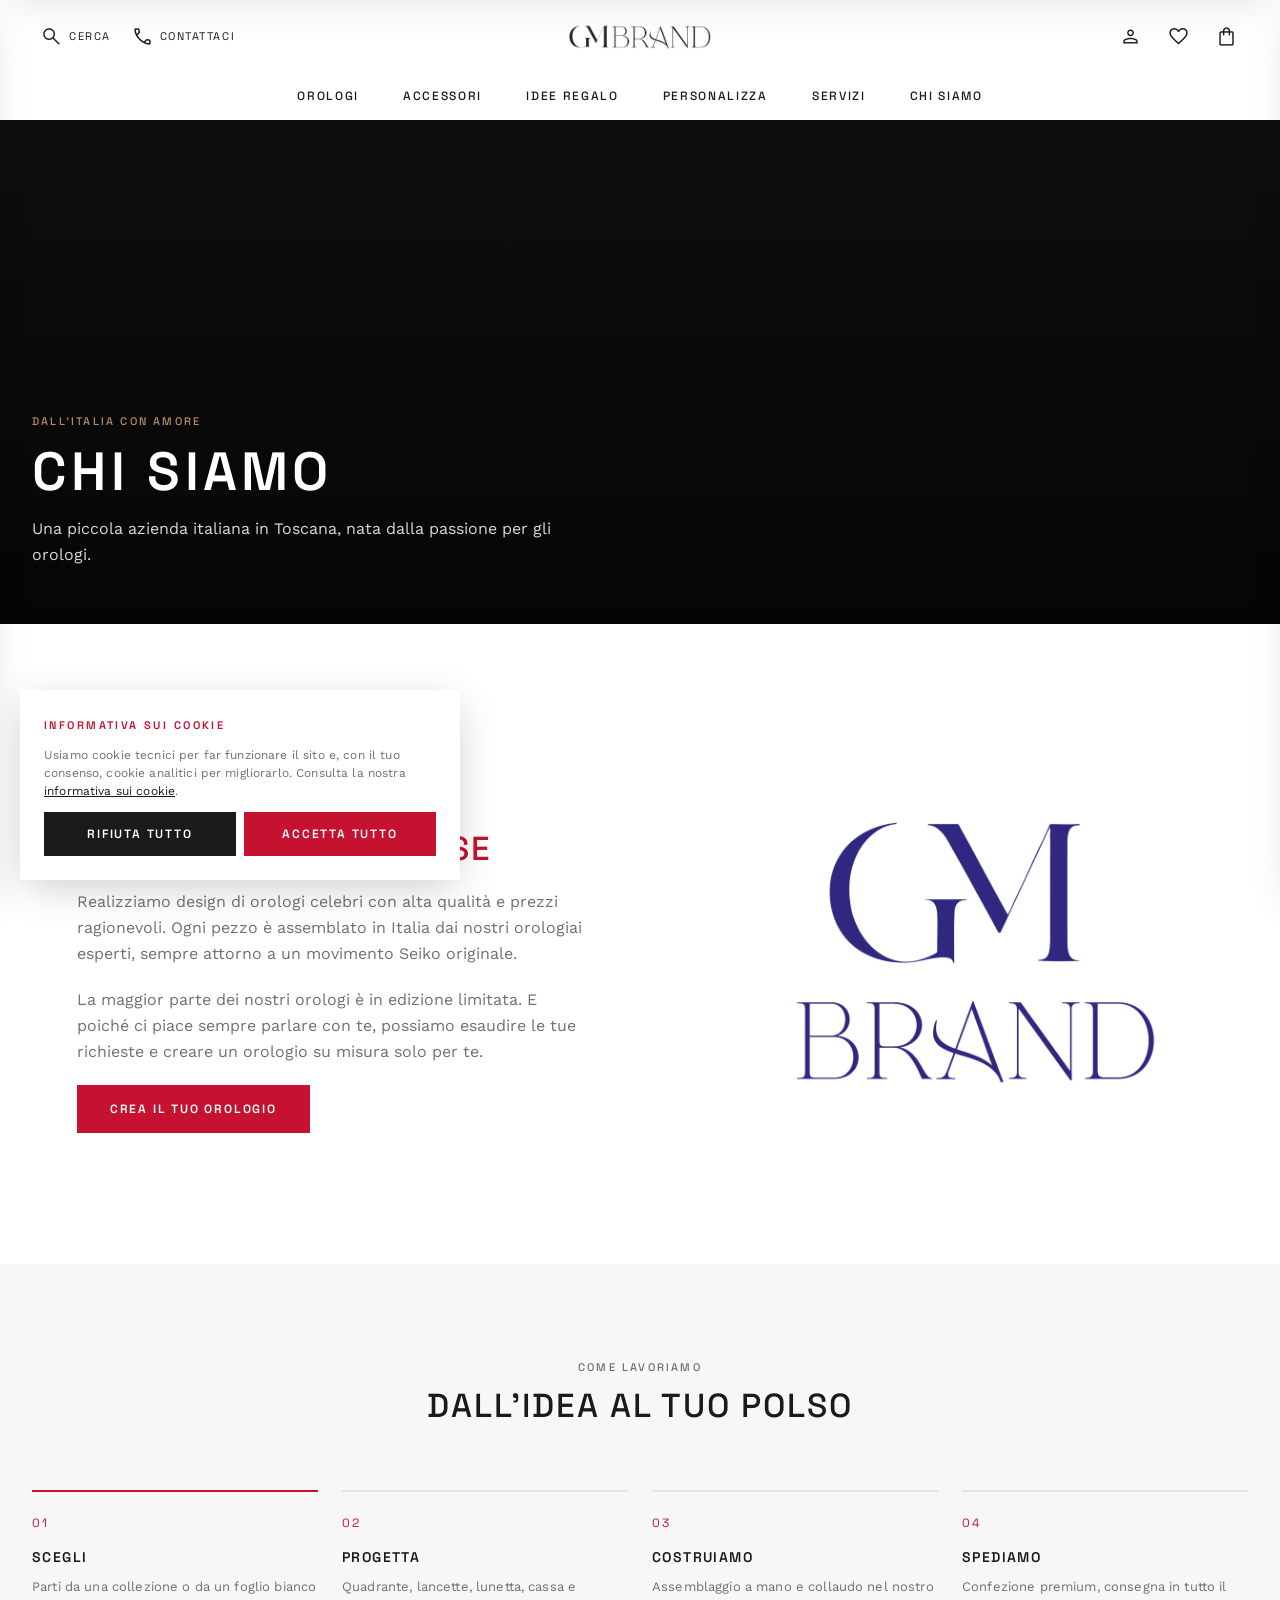
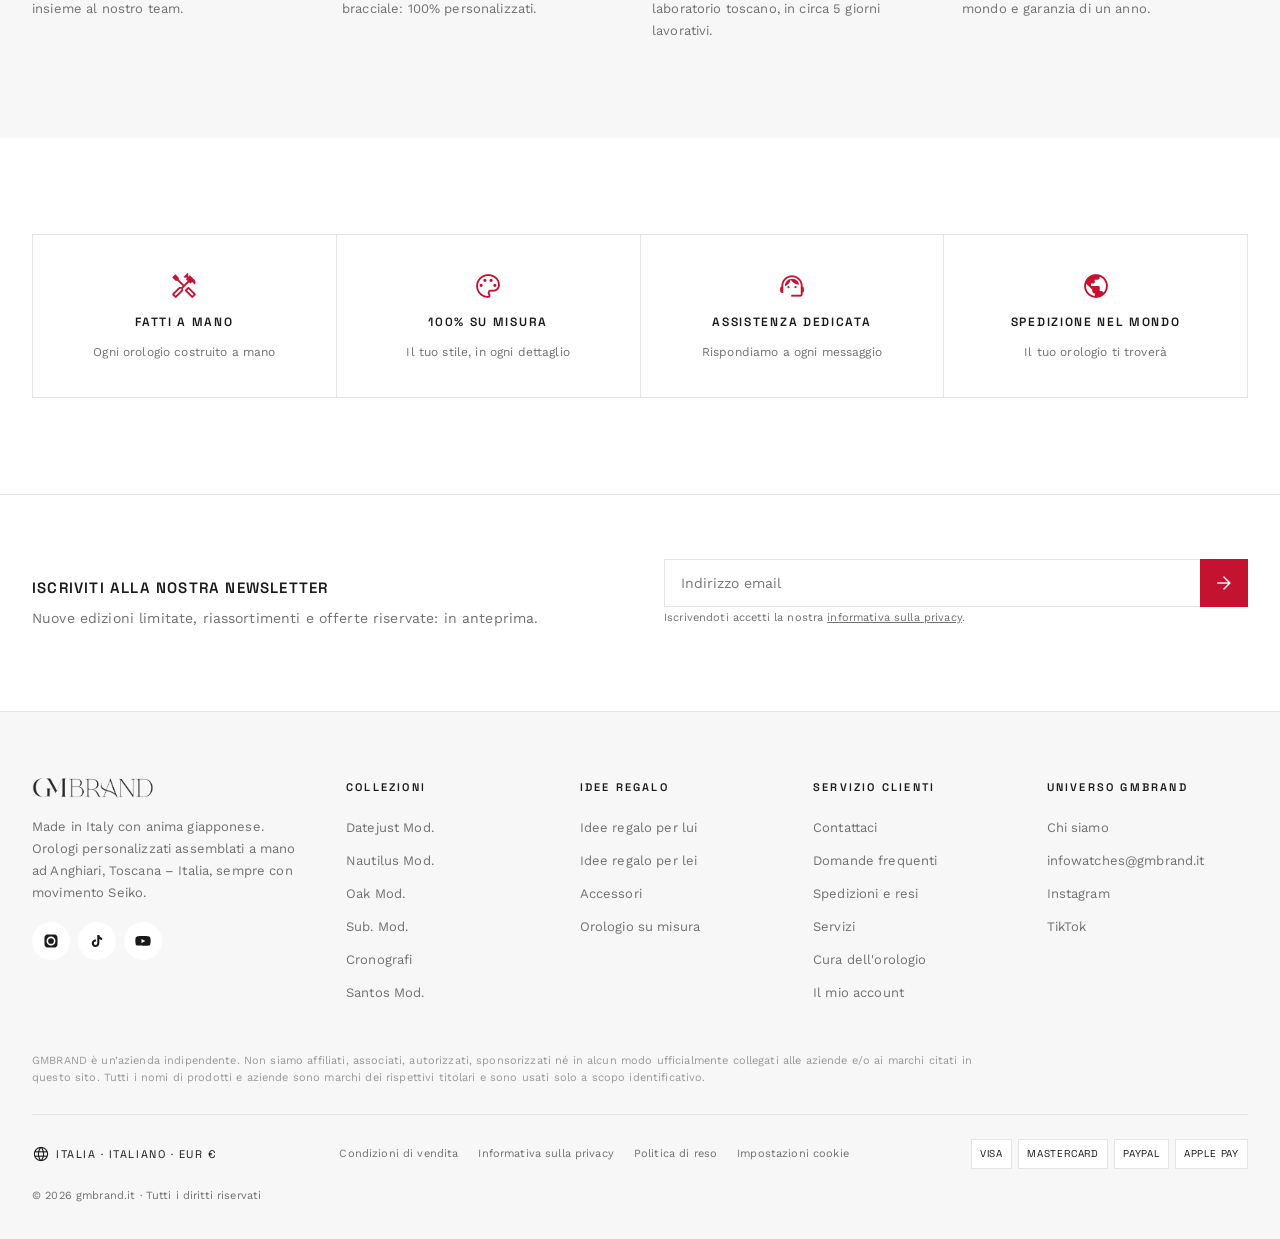
==== preview/chi-siamo.html @ 94426c6d "descrizione modifiche" ====
<!doctype html>
<html lang="it">
<head>
<meta charset="utf-8">
<meta name="viewport" content="width=device-width, initial-scale=1, viewport-fit=cover">
<title>Chi siamo – GMBRAND</title>
<meta name="description" content="GMBRAND è una piccola azienda italiana in Toscana che costruisce orologi personalizzati con movimento Seiko.">
<link rel="preconnect" href="https://fonts.googleapis.com"><link rel="preconnect" href="https://fonts.gstatic.com" crossorigin>
<link rel="stylesheet" href="https://fonts.googleapis.com/css2?family=Jost:wght@300;400;500&family=Space+Grotesk:wght@400;500;600;700&family=Work+Sans:wght@300;400;500;600&display=swap">
<link rel="stylesheet" href="https://fonts.googleapis.com/css2?family=Material+Symbols+Outlined:opsz,wght,FILL,GRAD@20..48,100..700,0..1,-50..200&display=block">
<link rel="stylesheet" href="../assets/css/main.css">
<link rel="icon" href="../assets/img/gm-monogram.jpg">
</head>
<body>
<div id="gm-header"></div>
<main id="main">
<section class="page-hero">
  <video muted playsinline loop preload="none" data-lazy data-src="https://videos.pexels.com/video-files/1034068/1034068-hd_1920_1080_25fps.mp4" data-src-mobile="https://videos.pexels.com/video-files/1034068/1034068-sd_960_540_25fps.mp4"></video>
  <div class="container"><span class="eyebrow eyebrow--gold">Dall’Italia con amore</span><h1 class="display">Chi siamo</h1><p class="lead">Una piccola azienda italiana in Toscana, nata dalla passione per gli orologi.</p></div>
</section>
<section class="split split--reverse">
  <div class="split__media" style="background:#fff"><img src="../assets/img/gm-monogram.jpg" alt="GMBRAND" style="object-fit:contain"></div>
  <div class="split__body reveal">
    <span class="eyebrow">GMBRAND · Anghiari, Toscana</span>
    <h2 class="h-lg red">Made in Italy<br>con anima giapponese</h2>
    <p class="lead">Realizziamo design di orologi celebri con alta qualità e prezzi ragionevoli. Ogni pezzo è assemblato in Italia dai nostri orologiai esperti, sempre attorno a un movimento Seiko originale.</p>
    <p class="lead">La maggior parte dei nostri orologi è in edizione limitata. E poiché ci piace sempre parlare con te, possiamo esaudire le tue richieste e creare un orologio su misura solo per te.</p>
    <a class="btn btn--red" href="personalizza.html">Crea il tuo orologio</a>
  </div>
</section>
<section class="section section--subtle"><div class="container">
  <div class="section-head reveal"><span class="eyebrow">Come lavoriamo</span><h2 class="h-lg">Dall’idea al tuo polso</h2></div>
  <ol class="timeline reveal" style="list-style:none;padding:0;margin:0">
    <li><h4>Scegli</h4><p>Parti da una collezione o da un foglio bianco insieme al nostro team.</p></li>
    <li><h4>Progetta</h4><p>Quadrante, lancette, lunetta, cassa e bracciale: 100% personalizzati.</p></li>
    <li><h4>Costruiamo</h4><p>Assemblaggio a mano e collaudo nel nostro laboratorio toscano, in circa 5 giorni lavorativi.</p></li>
    <li><h4>Spediamo</h4><p>Confezione premium, consegna in tutto il mondo e garanzia di un anno.</p></li>
  </ol>
</div></section>
<section class="section"><div class="container"><div class="trust reveal">
  <div class="trust__item"><span class="ms">handyman</span><h4>Fatti a mano</h4><p>Ogni orologio costruito a mano</p></div>
  <div class="trust__item"><span class="ms">palette</span><h4>100% su misura</h4><p>Il tuo stile, in ogni dettaglio</p></div>
  <div class="trust__item"><span class="ms">support_agent</span><h4>Assistenza dedicata</h4><p>Rispondiamo a ogni messaggio</p></div>
  <div class="trust__item"><span class="ms">public</span><h4>Spedizione nel mondo</h4><p>Il tuo orologio ti troverà</p></div>
</div></div></section>
</main>
<div id="gm-footer"></div>
<script src="../assets/data/products.js"></script>
<script src="preview.js"></script>
<script src="../assets/js/main.js"></script>
</body>
</html>
---- assets/css/main.css ----
/* ==========================================================================
   GMBRAND – Swiss Horlogerie Prestige design system
   Tokens from DESIGN.md: sharp geometry, hairline borders, red accent.
   ========================================================================== */

:root {
  --red: #C41230;
  --red-dark: #A60E28;
  --black: #000;
  --ink: #1A1A1A;
  --gray: #707072;
  --steel: #98989A;
  --subtle: #F7F7F8;
  --hair: #E5E5E7;
  --gold: #B78B68;
  --white: #fff;

  --f-display: "Space Grotesk", "Helvetica Neue", Arial, sans-serif;
  --f-body: "Work Sans", "Helvetica Neue", Arial, sans-serif;
  --f-card: "Jost", "Futura", "Century Gothic", Arial, sans-serif;

  --max: 1440px;
  --pad: 2rem;
  --gutter: 1.5rem;
  --s-2xl: 4rem;
  --s-3xl: 6rem;

  --bar-h: 32px;
  --head-h: 72px;
  --nav-h: 48px;
  --ease: cubic-bezier(.22, .61, .36, 1);
  --veil: 0 10px 40px -10px rgba(0, 0, 0, .12);
}
@media (max-width: 1023px) {
  :root { --pad: 1.25rem; --gutter: 1rem; --s-2xl: 3rem; --s-3xl: 4rem; --head-h: 60px; --nav-h: 0px; }
}

/* ---------- Reset ---------- */
*, *::before, *::after { box-sizing: border-box; }
html { -webkit-text-size-adjust: 100%; scroll-behavior: smooth; }
body {
  margin: 0; font-family: var(--f-body); font-size: 14px; line-height: 22px; letter-spacing: .01em;
  color: var(--ink); background: var(--white); -webkit-font-smoothing: antialiased; overflow-x: hidden;
}
body.no-scroll { overflow: hidden; }
img, video { display: block; max-width: 100%; height: auto; }
a { color: inherit; text-decoration: none; }
button, input, select, textarea { font: inherit; color: inherit; border-radius: 0; }
button { background: none; border: 0; padding: 0; cursor: pointer; }
h1, h2, h3, h4, h5, h6 { margin: 0; font-family: var(--f-display); font-weight: 500; text-transform: uppercase; letter-spacing: .06em; }
p { margin: 0 0 1em; }
ul { margin: 0; padding: 0; list-style: none; }
:focus-visible { outline: 2px solid var(--red); outline-offset: 2px; }
.sr-only { position: absolute !important; width: 1px; height: 1px; overflow: hidden; clip: rect(0 0 0 0); white-space: nowrap; }
.skip-link:focus { position: fixed; top: 8px; left: 8px; z-index: 999; background: var(--black); color: #fff; padding: 10px 16px; width: auto; height: auto; clip: auto; }

.ms { font-family: "Material Symbols Outlined"; font-weight: 300; font-style: normal; font-size: 22px; line-height: 1; letter-spacing: normal; text-transform: none; display: inline-block; white-space: nowrap; direction: ltr; -webkit-font-smoothing: antialiased; font-variation-settings: "opsz" 24, "wght" 300; user-select: none; }

/* ---------- Layout ---------- */
.container { width: 100%; max-width: var(--max); margin: 0 auto; padding: 0 var(--pad); }
.narrow { max-width: 680px; margin-left: auto; margin-right: auto; }
.section { padding: var(--s-3xl) 0; }
.section--subtle { background: var(--subtle); }
.section--tight { padding: var(--s-2xl) 0; }
.center { text-align: center; }

/* ---------- Typography ---------- */
.eyebrow { font-family: var(--f-display); font-size: 11px; line-height: 14px; font-weight: 500; letter-spacing: .2em; text-transform: uppercase; color: var(--gray); display: inline-block; }
.eyebrow--gold { color: var(--gold); }
.eyebrow--red { color: var(--red); font-weight: 600; }
.display { font-size: clamp(30px, 4.2vw, 56px); line-height: 1.12; font-weight: 600; letter-spacing: .08em; }
.h-lg { font-size: clamp(24px, 2.6vw, 34px); line-height: 1.2; letter-spacing: .06em; }
.h-lg.red, .h-md.red { color: var(--red); }
.h-md { font-size: 20px; line-height: 26px; letter-spacing: .05em; }
.h-sm { font-size: 15px; line-height: 22px; font-weight: 600; letter-spacing: .08em; }
.lead { font-size: 16px; line-height: 26px; color: var(--gray); letter-spacing: 0; }
.muted { color: var(--gray); }
.section-head { display: flex; flex-direction: column; align-items: center; text-align: center; gap: 12px; margin-bottom: var(--s-2xl); }
.section-head .lead { max-width: 620px; margin: 0; }

/* ---------- Buttons ---------- */
.btn {
  display: inline-flex; align-items: center; justify-content: center; gap: 8px;
  height: 48px; padding: 0 32px; font-family: var(--f-display); font-size: 12px; line-height: 16px; font-weight: 600;
  letter-spacing: .15em; text-transform: uppercase; border: 1px solid transparent; transition: background .25s var(--ease), color .25s var(--ease), border-color .25s var(--ease);
  white-space: nowrap; cursor: pointer;
}
.btn--red { background: var(--red); color: #fff; }
.btn--red:hover { background: var(--red-dark); }
.btn--black { background: var(--ink); color: #fff; }
.btn--black:hover { background: #000; }
.btn--outline { border-color: var(--black); color: var(--black); background: transparent; }
.btn--outline:hover { background: var(--black); color: #fff; }
.btn--outline-red { border-color: var(--red); color: var(--red); }
.btn--outline-red:hover { background: var(--red); color: #fff; }
.btn--glass { background: rgba(255,255,255,.12); color: #fff; border-color: rgba(255,255,255,.55); backdrop-filter: blur(10px); -webkit-backdrop-filter: blur(10px); }
.btn--glass:hover { background: #fff; color: var(--black); border-color: #fff; }
.btn--white { background: #fff; color: var(--black); }
.btn--white:hover { background: var(--black); color: #fff; }
.btn--block { width: 100%; }
.btn[disabled], .btn.is-disabled { background: var(--hair); color: var(--gray); cursor: not-allowed; border-color: var(--hair); }
.link-arrow { font-family: var(--f-display); font-size: 12px; font-weight: 600; letter-spacing: .15em; text-transform: uppercase; display: inline-flex; align-items: center; gap: 4px; border-bottom: 1px solid currentColor; padding-bottom: 2px; }
.link-arrow:hover { color: var(--red); }

/* ==========================================================================
   Header
   ========================================================================== */
.site-header { position: fixed; top: 0; left: 0; right: 0; z-index: 60; background: #fff; color: var(--ink); transition: background .35s var(--ease), color .35s var(--ease), box-shadow .35s var(--ease), transform .45s var(--ease); }
.site-header.is-scrolled { box-shadow: 0 1px 8px rgba(0,0,0,.06); }
.site-header.is-hidden { transform: translateY(-100%); }
.site-header.is-transparent { background: transparent; color: #fff; box-shadow: none; }
.site-header.is-transparent::before { content: ""; position: absolute; inset: 0 0 -80px; background: linear-gradient(to bottom, rgba(0,0,0,.5), transparent); pointer-events: none; z-index: -1; }
body:not(.has-hero) #main { padding-top: calc(var(--head-h) + var(--nav-h)); }
.admin-bar .site-header { top: 32px; }
@media (max-width: 782px) { .admin-bar .site-header { top: 46px; } }

.header-main { height: var(--head-h); display: grid; grid-template-columns: 1fr auto 1fr; align-items: center; }
.header-left, .header-right { display: flex; align-items: center; gap: 4px; }
.header-right { justify-content: flex-end; }
.icon-btn { width: 44px; height: 44px; display: inline-flex; align-items: center; justify-content: center; position: relative; transition: color .2s, opacity .2s; }
.icon-btn:hover { opacity: .7; }
.icon-btn .ms { font-size: 23px; }
.icon-btn__label { font-family: var(--f-display); font-size: 11px; letter-spacing: .14em; text-transform: uppercase; margin-left: 6px; }
.icon-btn--text { width: auto; padding: 0 8px; }
.cart-count { position: absolute; top: 6px; right: 4px; min-width: 16px; height: 16px; padding: 0 4px; border-radius: 999px; background: var(--red); color: #fff; font-family: var(--f-display); font-size: 9px; font-weight: 700; line-height: 16px; text-align: center; }
.cart-count:empty, .cart-count[data-count="0"] { display: none; }

.logo { display: flex; align-items: center; justify-content: center; }
.logo img { height: 26px; width: auto; transition: filter .35s var(--ease); }
.site-header.is-transparent .logo img { filter: brightness(0) invert(1); }
@media (max-width: 1023px) { .logo img { height: 20px; } .hide-mobile { display: none !important; } }
@media (min-width: 1024px) { .hide-desktop { display: none !important; } }

/* Primary nav */
.primary-nav { height: var(--nav-h); display: flex; justify-content: center; }
.primary-nav > ul { display: flex; gap: 44px; height: 100%; }
.primary-nav > ul > li { display: flex; align-items: center; height: 100%; }
.primary-nav > ul > li > a { position: relative; height: 100%; display: flex; align-items: center; font-family: var(--f-display); font-size: 12px; font-weight: 500; letter-spacing: .14em; text-transform: uppercase; }
.primary-nav > ul > li > a::after { content: ""; position: absolute; left: 0; right: 0; bottom: 0; height: 2px; background: var(--red); transform: scaleX(0); transition: transform .3s var(--ease); }
.primary-nav > ul > li:hover > a::after, .primary-nav > ul > li.is-open > a::after, .primary-nav > ul > li.current-menu-item > a::after { transform: scaleX(1); }
@media (max-width: 1023px) { .primary-nav { display: none; } }

/* Mega menu */
.mega, .primary-nav .sub-menu {
  position: absolute; left: 0; right: 0; top: 100%; background: #fff; color: var(--ink); border-top: 1px solid var(--hair);
  box-shadow: var(--veil); opacity: 0; visibility: hidden; transform: translateY(-6px); transition: opacity .3s var(--ease), transform .3s var(--ease), visibility .3s;
}
.primary-nav li.is-open > .mega, .primary-nav li.is-open > .sub-menu { opacity: 1; visibility: visible; transform: none; }
.mega { max-height: calc(100vh - var(--head-h) - var(--nav-h)); overflow-y: auto; }
.mega__inner { position: relative; display: grid; grid-template-columns: repeat(var(--cols, 2), minmax(180px, 240px)) 1fr; gap: 56px; padding: 64px var(--pad) 72px; max-width: var(--max); margin: 0 auto; min-height: min(62vh, 620px); }
.mega__close { position: absolute; top: 18px; right: var(--pad); width: 44px; height: 44px; border-radius: 50%; display: flex; align-items: center; justify-content: center; background: var(--subtle); color: var(--ink); transition: background .2s, color .2s; }
.mega__close:hover { background: var(--ink); color: #fff; }
.mega__col h4 { font-size: 11px; letter-spacing: .2em; color: var(--gray); font-weight: 500; margin-bottom: 26px; }
.mega__col li + li { margin-top: 16px; }
.mega__col a { font-family: var(--f-card); font-size: 18px; letter-spacing: .06em; text-transform: uppercase; color: #333; transition: color .2s; }
.mega__col a:hover { color: var(--red); }
.mega__all { display: inline-flex; align-items: center; gap: 6px; margin-top: 36px; font-family: var(--f-display); font-size: 12px; font-weight: 600; letter-spacing: .15em; text-transform: uppercase; color: var(--red); border-bottom: 1px solid currentColor; padding-bottom: 3px; }
.mega__feature { display: grid; grid-template-columns: repeat(var(--tiles, 3), minmax(0, 340px)); justify-content: end; align-content: start; gap: 20px; padding-top: 8px; }
.mega__tile { display: block; }
.mega__tile figure { margin: 0 0 16px; aspect-ratio: 4 / 5; overflow: hidden; background: var(--subtle); }
.mega__tile img { width: 100%; height: 100%; object-fit: cover; transition: transform .8s var(--ease); }
.mega__tile:hover img { transform: scale(1.04); }
.mega__tile span { font-family: var(--f-card); font-size: 16px; letter-spacing: .08em; text-transform: uppercase; color: #333; }
.mega__tile:hover span { color: var(--red); }
/* WordPress menu sub-menus (when a custom menu is assigned) */
.primary-nav .sub-menu { display: flex; justify-content: center; gap: 40px; padding: 28px var(--pad); }
.primary-nav .sub-menu a { font-family: var(--f-display); font-size: 13px; letter-spacing: .08em; text-transform: uppercase; }
.primary-nav .sub-menu a:hover { color: var(--red); }

.overlay { position: fixed; inset: 0; background: rgba(0,0,0,.4); z-index: 55; opacity: 0; visibility: hidden; transition: opacity .3s, visibility .3s; }
.overlay.is-visible { opacity: 1; visibility: visible; }

/* Drawer (mobile menu + cart) */
.drawer { position: fixed; top: 0; bottom: 0; width: min(420px, 92vw); background: #fff; z-index: 70; display: flex; flex-direction: column; transition: transform .45s var(--ease); box-shadow: var(--veil); }
.drawer--left { left: 0; transform: translateX(-100%); }
.drawer--right { right: 0; transform: translateX(100%); }
.drawer.is-open { transform: none; }
.drawer__head { height: 64px; flex-shrink: 0; display: flex; align-items: center; justify-content: space-between; padding: 0 12px 0 var(--pad); border-bottom: 1px solid var(--hair); }
.drawer__head h3 { font-size: 13px; letter-spacing: .14em; font-weight: 600; }
.drawer__body { flex: 1; overflow-y: auto; }
.drawer__foot { border-top: 1px solid var(--hair); padding: 20px var(--pad); }
.m-nav > li { border-bottom: 1px solid var(--hair); }
.m-nav > li > a, .m-nav__toggle { width: 100%; display: flex; align-items: center; justify-content: space-between; padding: 18px var(--pad); font-family: var(--f-display); font-size: 13px; font-weight: 600; letter-spacing: .14em; text-transform: uppercase; text-align: left; }
.m-nav__toggle .ms { font-size: 20px; transition: transform .3s; color: var(--gray); }
.m-nav__toggle[aria-expanded="true"] .ms { transform: rotate(45deg); color: var(--red); }
.m-nav__panel { display: none; padding: 0 var(--pad) 18px; }
.m-nav__panel.is-open { display: block; }
.m-nav__panel li a { display: block; padding: 9px 0; color: var(--gray); font-size: 14px; }
.m-nav__panel li a:hover { color: var(--red); }
.m-nav-extra { padding: 24px var(--pad); display: grid; gap: 14px; }
.m-nav-extra a { display: flex; align-items: center; gap: 10px; font-size: 13px; color: var(--gray); }

/* Search overlay */
.search-panel { position: fixed; left: 0; right: 0; top: 0; z-index: 72; background: #fff; transform: translateY(-100%); transition: transform .45s var(--ease); box-shadow: var(--veil); max-height: 100vh; overflow-y: auto; }
.search-panel.is-open { transform: none; }
.search-panel__bar { display: flex; align-items: center; gap: 12px; height: 88px; border-bottom: 1px solid var(--hair); }
.search-panel__bar .ms { color: var(--gray); }
.search-panel__bar input { flex: 1; border: 0; outline: 0; font-family: var(--f-display); font-size: clamp(18px, 2.2vw, 26px); letter-spacing: .06em; text-transform: uppercase; background: transparent; min-width: 0; }
.search-panel__body { padding: 28px 0 40px; }
.search-tags { display: flex; flex-wrap: wrap; gap: 8px; margin-top: 14px; }
.search-tags a { border: 1px solid var(--hair); padding: 8px 14px; font-size: 12px; letter-spacing: .06em; }
.search-tags a:hover { border-color: var(--black); }
.search-results { display: grid; grid-template-columns: repeat(auto-fill, minmax(180px, 1fr)); gap: 16px; margin-top: 24px; }
.search-results a { display: block; }
.search-results img { aspect-ratio: 1; object-fit: cover; width: 100%; background: var(--subtle); margin-bottom: 8px; }
.search-results span { font-family: var(--f-display); font-size: 12px; letter-spacing: .06em; text-transform: uppercase; line-height: 1.35; display: block; }
.search-results em { font-style: normal; font-weight: 600; font-size: 13px; }

/* ==========================================================================
   Hero video slider
   ========================================================================== */
.hero { position: relative; height: 100vh; height: 100svh; min-height: 560px; max-height: 1100px; background: #0b0b0b; color: #fff; overflow: hidden; }
.hero__slide { position: absolute; inset: 0; opacity: 0; visibility: hidden; transition: opacity 1.2s var(--ease), visibility 1.2s; }
.hero__slide.is-active { opacity: 1; visibility: visible; z-index: 1; }
.hero__media { position: absolute; inset: 0; }
.hero__media video, .hero__media img { width: 100%; height: 100%; object-fit: cover; transform: scale(1.06); transition: transform 9s linear; }
.hero__slide.is-active .hero__media video, .hero__slide.is-active .hero__media img { transform: scale(1); }
.hero__scrim { position: absolute; inset: 0; background: linear-gradient(to top, rgba(0,0,0,.78) 0%, rgba(0,0,0,.25) 45%, rgba(0,0,0,.15) 70%, rgba(0,0,0,.35) 100%); }
.hero__content { position: absolute; left: 0; right: 0; bottom: 120px; z-index: 2; }
.hero__content .container { display: flex; flex-direction: column; align-items: flex-start; gap: 16px; }
.hero__content .display { max-width: 860px; }
.hero__text { max-width: 520px; color: rgba(255,255,255,.86); font-size: 16px; line-height: 26px; margin: 0; }
.hero__ctas { display: flex; gap: 12px; flex-wrap: wrap; margin-top: 8px; }
.hero__slide .hero__content > .container > * { opacity: 0; transform: translateY(24px); transition: opacity .9s var(--ease), transform .9s var(--ease); }
.hero__slide.is-active .hero__content > .container > * { opacity: 1; transform: none; }
.hero__slide.is-active .hero__content > .container > *:nth-child(2) { transition-delay: .12s; }
.hero__slide.is-active .hero__content > .container > *:nth-child(3) { transition-delay: .24s; }
.hero__slide.is-active .hero__content > .container > *:nth-child(4) { transition-delay: .36s; }
.hero__controls { position: absolute; left: 0; right: 0; bottom: 36px; z-index: 3; }
.hero__controls .container { display: flex; align-items: flex-end; gap: 24px; }
.hero__tabs { flex: 1; display: grid; grid-auto-flow: column; grid-auto-columns: 1fr; gap: 16px; }
.hero__tab { text-align: left; color: rgba(255,255,255,.6); transition: color .3s; }
.hero__tab:hover, .hero__tab.is-active { color: #fff; }
.hero__tab-label { display: block; font-family: var(--f-display); font-size: 11px; letter-spacing: .18em; text-transform: uppercase; margin-bottom: 10px; white-space: nowrap; overflow: hidden; text-overflow: ellipsis; }
.hero__bar { display: block; height: 2px; background: rgba(255,255,255,.3); position: relative; overflow: hidden; }
.hero__bar i { position: absolute; inset: 0; background: var(--red); transform-origin: left; transform: scaleX(0); }
.hero__tab.is-done .hero__bar i { transform: scaleX(1); background: rgba(255,255,255,.8); }
.hero__btns { display: flex; gap: 8px; }
.round-btn { width: 40px; height: 40px; border-radius: 50%; display: inline-flex; align-items: center; justify-content: center; background: rgba(255,255,255,.14); backdrop-filter: blur(10px); -webkit-backdrop-filter: blur(10px); color: #fff; transition: background .25s, color .25s; }
.round-btn:hover { background: #fff; color: var(--black); }
.round-btn .ms { font-size: 20px; }
.round-btn--light { background: var(--subtle); color: var(--ink); backdrop-filter: none; }
.round-btn--light:hover { background: var(--ink); color: #fff; }
.round-btn[disabled] { opacity: .35; pointer-events: none; }
.hero__scroll { position: absolute; right: var(--pad); top: 50%; z-index: 3; writing-mode: vertical-rl; font-family: var(--f-display); font-size: 10px; letter-spacing: .3em; text-transform: uppercase; color: rgba(255,255,255,.7); display: flex; align-items: center; gap: 12px; }
.hero__scroll::after { content: ""; width: 1px; height: 60px; background: linear-gradient(rgba(255,255,255,.8), transparent); animation: scrollLine 2.2s infinite; }
@keyframes scrollLine { 0% { transform: scaleY(0); transform-origin: top; } 50% { transform: scaleY(1); transform-origin: top; } 51% { transform-origin: bottom; } 100% { transform: scaleY(0); transform-origin: bottom; } }
@media (max-width: 1023px) {
  .hero { min-height: 520px; }
  .hero__content { bottom: 110px; }
  .hero__tab-label { display: none; }
  .hero__tabs { gap: 6px; }
  .hero__scroll, .hero__btns .js-hero-prev, .hero__btns .js-hero-next { display: none; }
  .hero__ctas .btn { padding: 0 22px; }
}

/* Page hero (inner pages) */
.page-hero { position: relative; min-height: 420px; height: 56vh; display: flex; align-items: flex-end; color: #fff; background: #111; overflow: hidden; }
.page-hero video, .page-hero > img { position: absolute; inset: 0; width: 100%; height: 100%; object-fit: cover; }
.page-hero::after { content: ""; position: absolute; inset: 0; background: linear-gradient(to top, rgba(0,0,0,.7), rgba(0,0,0,.15)); }
.page-hero .container { position: relative; z-index: 1; padding-bottom: 56px; display: flex; flex-direction: column; gap: 14px; }
.page-hero .lead { color: rgba(255,255,255,.85); max-width: 560px; margin: 0; }
.page-title { padding: 56px 0 32px; text-align: center; border-bottom: 1px solid var(--hair); }
.page-title .h-lg { margin-top: 10px; }

/* ==========================================================================
   Home sections
   ========================================================================== */
.model-bar { background: var(--subtle); border-bottom: 1px solid var(--hair); }
.model-bar ul { display: flex; justify-content: center; gap: 48px; padding: 22px 0; overflow-x: auto; scrollbar-width: none; }
.model-bar ul::-webkit-scrollbar { display: none; }
.model-bar a { position: relative; display: flex; flex-direction: column; align-items: center; gap: 6px; font-family: var(--f-display); font-size: 12px; font-weight: 600; letter-spacing: .2em; text-transform: uppercase; color: var(--gray); white-space: nowrap; transition: color .2s; }
.model-bar a::after { content: ""; width: 5px; height: 5px; border-radius: 50%; background: var(--red); opacity: 0; transition: opacity .2s; }
.model-bar a:hover, .model-bar a.is-active { color: var(--ink); }
.model-bar a:hover::after, .model-bar a.is-active::after { opacity: 1; }
@media (max-width: 1023px) { .model-bar ul { justify-content: flex-start; gap: 28px; padding: 18px var(--pad); } }

/* Tabs */
.tabs { display: flex; justify-content: center; gap: 32px; margin-bottom: 40px; }
.tab { white-space: nowrap; padding-bottom: 8px; font-family: var(--f-display); font-size: 12px; font-weight: 600; letter-spacing: .15em; text-transform: uppercase; color: var(--gray); border-bottom: 2px solid transparent; transition: color .2s, border-color .2s; }
.tab:hover { color: var(--ink); }
.tab.is-active { color: var(--red); border-color: var(--red); }
@media (max-width: 560px) { .tabs { gap: 18px; } .tab { font-size: 11px; letter-spacing: .1em; } }

/* Product card – stile editoriale */
.pcard { position: relative; display: flex; flex-direction: column; height: 100%; }
.pcard__media { position: relative; display: block; aspect-ratio: 4 / 5; background: var(--subtle); overflow: hidden; }
.pcard__media img { width: 100%; height: 100%; object-fit: cover; transition: transform .8s var(--ease), opacity .5s; }
.pcard:hover .pcard__media img { transform: scale(1.03); }
.pcard__badges { position: absolute; top: 12px; left: 12px; display: flex; gap: 6px; z-index: 1; }
.badge { display: inline-flex; align-items: center; height: 22px; padding: 0 8px; font-family: var(--f-display); font-size: 9px; font-weight: 600; letter-spacing: .16em; text-transform: uppercase; background: var(--ink); color: #fff; }
.badge--red { background: var(--red); }
.badge--outline { background: #fff; color: var(--ink); border: 1px solid var(--hair); }
.badge--gold { background: transparent; color: var(--gold); border: 1px solid var(--gold); }
.pcard__wish { position: absolute; top: 8px; right: 8px; z-index: 1; width: 36px; height: 36px; border-radius: 50%; display: flex; align-items: center; justify-content: center; color: var(--ink); background: rgba(255,255,255,.9); opacity: 0; transition: opacity .25s, color .2s; }
.pcard:hover .pcard__wish, .pcard__wish.is-on { opacity: 1; }
.pcard__wish.is-on { color: var(--red); }
.pcard__wish.is-on .ms { font-variation-settings: "FILL" 1; }
.pcard__wish .ms { font-size: 19px; }
.pcard__body { display: flex; flex-direction: column; align-items: center; text-align: center; gap: 10px; padding: 22px 12px 8px; flex: 1; color: #333; }
.pcard__title { font-family: var(--f-card); font-size: 15px; line-height: 21px; font-weight: 400; letter-spacing: .08em; text-transform: uppercase; color: #333; display: -webkit-box; -webkit-line-clamp: 2; -webkit-box-orient: vertical; overflow: hidden; }
.pcard__body:hover .pcard__title { color: #000; }
.pcard__spec { font-family: var(--f-card); font-size: 14px; line-height: 20px; color: #666; margin: 0; letter-spacing: .02em; }
.price { font-family: var(--f-card); font-size: 15px; font-weight: 500; letter-spacing: .03em; color: #333; display: inline-flex; align-items: baseline; justify-content: center; gap: 8px; flex-wrap: wrap; }
.price del { color: var(--steel); font-weight: 400; font-size: 13px; }
.price ins { text-decoration: none; color: var(--red); }
.pcard__price { margin-top: 14px; }
.pcard.is-soldout .pcard__media img { opacity: .7; }

/* Riquadro marketing nella griglia prodotti */
.promo-tile { grid-column: span 2; display: grid; grid-template-columns: 1.6fr 1fr; background: var(--subtle); list-style: none; }
.promo-tile--reverse { grid-template-columns: 1fr 1.6fr; }
.promo-tile--reverse .promo-tile__media { order: 2; }
.promo-tile__media { position: relative; overflow: hidden; background: #111; min-height: 360px; }
.promo-tile__media img { position: absolute; inset: 0; width: 100%; height: 100%; object-fit: cover; transition: transform 1.2s var(--ease); }
.promo-tile:hover .promo-tile__media img { transform: scale(1.04); }
.promo-tile__body { display: flex; flex-direction: column; justify-content: center; gap: 16px; padding: 40px 32px; }
.promo-tile__body h3 { font-family: var(--f-card); font-size: 22px; line-height: 30px; font-weight: 400; letter-spacing: .08em; color: #333; }
.promo-tile__body p { font-family: var(--f-card); font-size: 15px; line-height: 24px; color: #666; margin: 0; }
.promo-tile__link { align-self: flex-start; font-family: var(--f-card); font-size: 15px; letter-spacing: .04em; color: #333; padding-bottom: 4px; border-bottom: 1px solid #333; transition: color .2s, border-color .2s; }
.promo-tile__link:hover { color: var(--red); border-color: var(--red); }
@media (max-width: 1199px) { .promo-tile { grid-column: span 3; } }
@media (max-width: 767px) { .promo-tile, .promo-tile--reverse { grid-column: 1 / -1; grid-template-columns: 1fr; } .promo-tile--reverse .promo-tile__media { order: 0; } .promo-tile__media { min-height: 0; aspect-ratio: 3 / 2; } .promo-tile__body { padding: 28px 20px; } }

/* Carousel */
.carousel { position: relative; }
.carousel__track { display: grid; grid-auto-flow: column; grid-auto-columns: calc((100% - 3 * var(--gutter)) / 4); gap: var(--gutter); overflow-x: auto; scroll-snap-type: x mandatory; scroll-behavior: smooth; scrollbar-width: none; padding-bottom: 2px; }
.carousel__track::-webkit-scrollbar { display: none; }
.carousel__track > * { scroll-snap-align: start; }
@media (max-width: 1199px) { .carousel__track { grid-auto-columns: calc((100% - 2 * var(--gutter)) / 3); } }
@media (max-width: 767px) { .carousel__track { grid-auto-columns: 72%; } }
.carousel__nav { display: flex; align-items: center; justify-content: space-between; margin-top: 32px; gap: 24px; }
.dashes { display: flex; gap: 6px; flex: 1; max-width: 360px; }
.dashes span { height: 2px; flex: 1; background: var(--hair); transition: background .3s, flex .3s; }
.dashes span.is-active { background: var(--red); flex: 2; }
.carousel__arrows { display: flex; gap: 8px; }

/* Editorial split */
.split { display: grid; grid-template-columns: 1.1fr 1fr; min-height: 640px; }
.split--reverse .split__media { order: 2; }
.split__media { position: relative; overflow: hidden; background: #111; min-height: 420px; }
.split__media video, .split__media img { position: absolute; inset: 0; width: 100%; height: 100%; object-fit: cover; }
.split__body { display: flex; flex-direction: column; justify-content: center; align-items: flex-start; gap: 20px; padding: var(--s-3xl) clamp(1.25rem, 6vw, 96px); background: #fff; }
.split__body .lead { margin: 0; max-width: 520px; }
.split--subtle .split__body { background: var(--subtle); }
.facts { display: grid; grid-template-columns: repeat(3, 1fr); gap: 24px; width: 100%; max-width: 520px; padding: 24px 0; border-top: 1px solid var(--hair); border-bottom: 1px solid var(--hair); margin: 8px 0; }
.facts strong { display: block; font-family: var(--f-display); font-size: 28px; font-weight: 500; letter-spacing: .04em; color: var(--ink); }
.facts span { font-size: 12px; color: var(--gray); }
@media (max-width: 1023px) { .split { grid-template-columns: 1fr; min-height: 0; } .split--reverse .split__media { order: 0; } .split__media { aspect-ratio: 4/3; min-height: 0; } }

/* Collections grid */
.collections { display: grid; grid-template-columns: repeat(3, 1fr); gap: var(--gutter); }
.ctile { position: relative; display: block; aspect-ratio: 4/5; overflow: hidden; background: #111; color: #fff; }
.ctile img { width: 100%; height: 100%; object-fit: cover; transition: transform 1s var(--ease); }
.ctile::after { content: ""; position: absolute; inset: 0; background: linear-gradient(to top, rgba(0,0,0,.65), transparent 55%); }
.ctile:hover img { transform: scale(1.05); }
.ctile__body { position: absolute; left: 24px; right: 24px; bottom: 24px; z-index: 1; display: flex; flex-direction: column; gap: 8px; }
.ctile__body h3 { font-size: 20px; letter-spacing: .08em; }
.ctile__body span { font-family: var(--f-display); font-size: 11px; letter-spacing: .2em; text-transform: uppercase; color: rgba(255,255,255,.8); display: inline-flex; align-items: center; gap: 4px; }
.collections .ctile:first-child { grid-row: span 2; aspect-ratio: auto; }
@media (max-width: 1023px) { .collections { grid-template-columns: 1fr 1fr; } .collections .ctile:first-child { grid-column: span 2; grid-row: auto; aspect-ratio: 16/10; } }
@media (max-width: 560px) { .ctile__body { left: 14px; bottom: 14px; } .ctile__body h3 { font-size: 15px; } }

/* Full-bleed video banner */
.banner { position: relative; min-height: 86vh; display: flex; align-items: center; justify-content: center; text-align: center; color: #fff; overflow: hidden; background: #000; }
.banner video, .banner > img { position: absolute; inset: 0; width: 100%; height: 100%; object-fit: cover; opacity: .75; }
.banner::after { content: ""; position: absolute; inset: 0; background: radial-gradient(ellipse at center, rgba(0,0,0,.25), rgba(0,0,0,.6)); }
.banner__body { position: relative; z-index: 1; display: flex; flex-direction: column; align-items: center; gap: 18px; padding: 0 var(--pad); max-width: 820px; }
.banner__body .lead { color: rgba(255,255,255,.85); margin: 0; }
.banner__toggle { position: absolute; right: var(--pad); bottom: 28px; z-index: 2; }

/* Heritage / statement */
.statement { text-align: center; display: flex; flex-direction: column; align-items: center; gap: 20px; }
.statement .lead { max-width: 640px; margin: 0; }
.statement__mark { width: 84px; height: auto; mix-blend-mode: multiply; }

/* Trust badges */
.trust { display: grid; grid-template-columns: repeat(4, 1fr); gap: 1px; background: var(--hair); border: 1px solid var(--hair); }
.trust__item { background: #fff; padding: 36px 24px; display: flex; flex-direction: column; align-items: center; text-align: center; gap: 10px; }
.trust__item .ms { color: var(--red); font-size: 30px; }
.trust__item h4 { font-size: 12px; letter-spacing: .14em; font-weight: 600; }
.trust__item p { margin: 0; font-size: 12px; line-height: 18px; color: var(--gray); }
@media (max-width: 1023px) { .trust { grid-template-columns: 1fr 1fr; } .trust__item { padding: 24px 14px; } }

/* Reviews */
.reviews .carousel__track { grid-auto-columns: calc((100% - 2 * var(--gutter)) / 3); }
@media (max-width: 1023px) { .reviews .carousel__track { grid-auto-columns: 84%; } }
.review { background: #fff; border: 1px solid var(--hair); padding: 36px 32px; display: flex; flex-direction: column; gap: 18px; }
.review__stars { color: var(--gold); letter-spacing: 2px; font-size: 14px; }
.review blockquote { margin: 0; font-size: 16px; line-height: 26px; color: var(--ink); flex: 1; }
.review footer { display: flex; align-items: center; gap: 12px; }
.review footer b { font-family: var(--f-display); font-size: 12px; letter-spacing: .14em; text-transform: uppercase; display: block; }
.review footer span { font-size: 12px; color: var(--gray); }
.review__avatar { width: 40px; height: 40px; border-radius: 50%; background: var(--ink); color: #fff; display: flex; align-items: center; justify-content: center; font-family: var(--f-display); font-size: 13px; }

/* Instagram gallery */
.gallery { display: grid; grid-template-columns: repeat(6, 1fr); gap: 4px; }
.gallery a { position: relative; aspect-ratio: 1; overflow: hidden; background: var(--subtle); }
.gallery img { width: 100%; height: 100%; object-fit: cover; transition: transform .8s var(--ease); }
.gallery a::after { content: "photo_camera"; font-family: "Material Symbols Outlined"; position: absolute; inset: 0; display: flex; align-items: center; justify-content: center; font-size: 28px; color: #fff; background: rgba(196,18,48,.55); opacity: 0; transition: opacity .3s; }
.gallery a:hover::after { opacity: 1; }
.gallery a:hover img { transform: scale(1.06); }
@media (max-width: 767px) { .gallery { grid-template-columns: repeat(3, 1fr); } }

/* Newsletter */
.newsletter { display: grid; grid-template-columns: 1fr 1fr; gap: 48px; align-items: center; }
.newsletter h3 { font-size: 15px; letter-spacing: .08em; font-weight: 600; margin-bottom: 8px; }
.newsletter p { margin: 0; color: var(--gray); }
.field-join { display: flex; }
.field-join input { flex: 1; min-width: 0; height: 48px; padding: 0 16px; border: 1px solid var(--hair); border-right: 0; background: #fff; outline: 0; transition: border-color .2s; }
.field-join input:focus { border-color: var(--ink); }
.field-join button { width: 48px; height: 48px; background: var(--red); color: #fff; display: flex; align-items: center; justify-content: center; flex-shrink: 0; transition: background .2s; }
.field-join button:hover { background: var(--red-dark); }
.form-note { font-size: 11px; color: var(--gray); margin-top: 10px; }
.form-msg { font-size: 12px; margin-top: 10px; color: var(--red); min-height: 18px; }
@media (max-width: 767px) { .newsletter { grid-template-columns: 1fr; gap: 20px; } }

/* ==========================================================================
   Footer
   ========================================================================== */
.site-footer { background: var(--subtle); border-top: 1px solid var(--hair); }
.footer-grid { display: grid; grid-template-columns: 1.4fr repeat(4, 1fr); gap: 32px; padding: 64px 0 48px; }
.footer-brand img { height: 22px; width: auto; margin-bottom: 18px; }
.footer-brand p { color: var(--gray); font-size: 13px; max-width: 280px; }
.social { display: flex; gap: 8px; margin-top: 18px; }
.social a { width: 38px; height: 38px; border-radius: 50%; background: #fff; display: flex; align-items: center; justify-content: center; transition: background .2s, color .2s; }
.social a:hover { background: var(--red); color: #fff; }
.social svg { width: 16px; height: 16px; fill: currentColor; }
.fcol h4 { font-size: 11px; letter-spacing: .2em; font-weight: 600; margin-bottom: 18px; }
.fcol li + li { margin-top: 10px; }
.fcol a { font-size: 13px; color: var(--gray); transition: color .2s; }
.fcol a:hover { color: var(--red); }
.fcol__toggle { display: none; }
.footer-bottom { border-top: 1px solid var(--hair); padding: 24px 0 32px; display: flex; flex-wrap: wrap; gap: 16px 32px; justify-content: space-between; align-items: center; font-size: 11px; color: var(--gray); }
.footer-bottom nav { display: flex; flex-wrap: wrap; gap: 8px 20px; }
.footer-bottom a:hover { color: var(--ink); text-decoration: underline; }
.footer-lang { display: inline-flex; align-items: center; gap: 6px; font-family: var(--f-display); font-size: 11px; letter-spacing: .14em; text-transform: uppercase; color: var(--ink); }
.footer-lang .ms { font-size: 18px; }
.disclaimer { font-size: 11px; line-height: 17px; color: var(--steel); padding-bottom: 28px; margin: 0; max-width: 980px; }
.payments { display: flex; gap: 6px; flex-wrap: wrap; }
.payments span { border: 1px solid var(--hair); background: #fff; padding: 3px 8px; font-family: var(--f-display); font-size: 10px; letter-spacing: .08em; color: var(--ink); }
@media (max-width: 1023px) {
  .footer-grid { grid-template-columns: 1fr; gap: 0; padding: 40px 0 16px; }
  .footer-brand { padding-bottom: 28px; }
  .fcol { border-top: 1px solid var(--hair); }
  .fcol h4 { display: none; }
  .fcol__toggle { display: flex; width: 100%; justify-content: space-between; align-items: center; padding: 18px 0; font-family: var(--f-display); font-size: 12px; font-weight: 600; letter-spacing: .16em; text-transform: uppercase; }
  .fcol__toggle .ms { font-size: 20px; transition: transform .3s; }
  .fcol__toggle[aria-expanded="true"] .ms { transform: rotate(45deg); }
  .fcol ul { display: none; padding-bottom: 18px; }
  .fcol ul.is-open { display: block; }
}

/* Cookie banner */
.cookie { position: fixed; left: 20px; bottom: 20px; z-index: 80; width: min(440px, calc(100vw - 40px)); background: #fff; box-shadow: 0 10px 40px -6px rgba(0,0,0,.22); padding: 24px; display: none; }
.cookie.is-visible { display: block; animation: rise .5s var(--ease); }
.cookie h4 { font-size: 11px; letter-spacing: .22em; color: var(--red); font-weight: 600; margin-bottom: 10px; }
.cookie p { font-size: 12px; line-height: 18px; color: var(--gray); }
.cookie p a { color: var(--ink); text-decoration: underline; }
.cookie__btns { display: grid; grid-template-columns: 1fr 1fr; gap: 8px; }
.cookie__btns .btn { height: 44px; padding: 0 12px; }
@keyframes rise { from { opacity: 0; transform: translateY(20px); } to { opacity: 1; transform: none; } }

/* Toast */
.toast { position: fixed; left: 50%; bottom: 28px; z-index: 90; transform: translate(-50%, 140%); background: var(--ink); color: #fff; padding: 14px 22px; font-size: 13px; display: flex; align-items: center; gap: 10px; transition: transform .45s var(--ease); }
.toast.is-visible { transform: translate(-50%, 0); }
.toast .ms { color: #4ade80; font-size: 20px; }

/* Reveal on scroll */
.reveal { opacity: 0; transform: translateY(28px); transition: opacity 1s var(--ease), transform 1s var(--ease); }
.reveal.is-in { opacity: 1; transform: none; }
@media (prefers-reduced-motion: reduce) { .reveal { opacity: 1; transform: none; transition: none; } * { scroll-behavior: auto !important; } }

/* ==========================================================================
   Shop / archive
   ========================================================================== */
.shop-head { padding: 48px 0 0; text-align: center; }
.shop-head .h-lg { margin: 10px 0 12px; }
.shop-head .lead { max-width: 640px; margin: 0 auto; }
.chips { display: flex; justify-content: center; flex-wrap: wrap; gap: 8px; padding: 28px 0; }
.chip { height: 36px; padding: 0 16px; display: inline-flex; align-items: center; border: 1px solid var(--hair); font-family: var(--f-display); font-size: 11px; font-weight: 500; letter-spacing: .14em; text-transform: uppercase; transition: border-color .2s, background .2s, color .2s; }
.chip:hover { border-color: var(--ink); }
.chip.is-active { background: var(--ink); color: #fff; border-color: var(--ink); }
.toolbar { display: flex; flex-wrap: wrap; justify-content: space-between; align-items: center; gap: 12px 16px; padding: 14px 0; border-top: 1px solid var(--hair); border-bottom: 1px solid var(--hair); margin-bottom: 32px; font-size: 12px; color: var(--gray); }
.select { height: 40px; border: 1px solid var(--hair); background: #fff; padding: 0 36px 0 12px; appearance: none; -webkit-appearance: none; background-image: url("data:image/svg+xml,%3Csvg xmlns='http://www.w3.org/2000/svg' width='10' height='6'%3E%3Cpath d='M0 0l5 6 5-6z' fill='%231A1A1A'/%3E%3C/svg%3E"); background-repeat: no-repeat; background-position: right 12px center; font-size: 12px; letter-spacing: .04em; cursor: pointer; }
.toggle-check { display: inline-flex; align-items: center; gap: 8px; cursor: pointer; }
.toggle-check input { accent-color: var(--red); width: 15px; height: 15px; }
.grid { display: grid; grid-template-columns: repeat(4, 1fr); gap: 40px 22px; }
@media (max-width: 1199px) { .grid { grid-template-columns: repeat(3, 1fr); } }
@media (max-width: 767px) { .grid { grid-template-columns: repeat(2, 1fr); gap: 28px 10px; } .pcard__body { padding: 14px 4px 4px; gap: 6px; } .pcard__title { font-size: 12px; line-height: 17px; } .pcard__spec { font-size: 12px; line-height: 17px; } .price { font-size: 13px; } .pcard__price { margin-top: 6px; } .pcard__wish { opacity: 1; } }
.load-more { display: flex; flex-direction: column; align-items: center; gap: 14px; margin-top: 48px; font-size: 12px; color: var(--gray); }
.load-more__bar { width: 220px; height: 2px; background: var(--hair); position: relative; }
.load-more__bar i { position: absolute; left: 0; top: 0; bottom: 0; background: var(--red); }
.empty { text-align: center; padding: 64px 0; color: var(--gray); }

/* Single product */
.breadcrumbs { font-size: 11px; letter-spacing: .1em; text-transform: uppercase; color: var(--gray); padding: 20px 0; font-family: var(--f-display); }
.breadcrumbs a:hover { color: var(--red); }
.breadcrumbs .sep { margin: 0 8px; color: var(--steel); }
.product { display: grid; grid-template-columns: 1.25fr 1fr; gap: 64px; padding-bottom: var(--s-3xl); }
.product__gallery { display: grid; grid-template-columns: 72px 1fr; gap: 16px; align-self: start; position: sticky; top: 24px; }
.product__thumbs { display: flex; flex-direction: column; gap: 8px; }
.product__thumbs button { aspect-ratio: 1; border: 1px solid transparent; background: var(--subtle); overflow: hidden; }
.product__thumbs button.is-active { border-color: var(--ink); }
.product__thumbs img { width: 100%; height: 100%; object-fit: cover; }
.product__main { position: relative; aspect-ratio: 1; background: var(--subtle); overflow: hidden; cursor: zoom-in; }
.product__main img { width: 100%; height: 100%; object-fit: cover; transition: transform .4s var(--ease); }
.product__main.is-zoom img { transform: scale(1.9); cursor: zoom-out; }
.product__info { display: flex; flex-direction: column; gap: 16px; padding-top: 8px; }
.product__info h1 { font-size: clamp(22px, 2.2vw, 30px); line-height: 1.25; letter-spacing: .06em; }
.product__info .price { font-size: 20px; }
.product__info .price del { font-size: 15px; }
.product__meta { font-size: 12px; color: var(--gray); display: flex; gap: 14px; flex-wrap: wrap; }
.stock { display: inline-flex; align-items: center; gap: 6px; font-size: 12px; }
.stock::before { content: ""; width: 7px; height: 7px; border-radius: 50%; background: #16a34a; }
.stock.is-out::before { background: var(--steel); }
.qty { display: inline-flex; border: 1px solid var(--hair); height: 48px; }
.qty button { width: 42px; display: flex; align-items: center; justify-content: center; }
.qty input { width: 44px; border: 0; text-align: center; outline: 0; -moz-appearance: textfield; }
.qty input::-webkit-outer-spin-button, .qty input::-webkit-inner-spin-button { -webkit-appearance: none; }
.buy-row { display: flex; gap: 10px; }
.buy-row .btn--red { flex: 1; }
.perks { display: grid; gap: 12px; padding: 20px 0; border-top: 1px solid var(--hair); border-bottom: 1px solid var(--hair); }
.perks li { display: flex; align-items: center; gap: 12px; font-size: 13px; }
.perks .ms { font-size: 20px; color: var(--red); }
.specs { width: 100%; border-collapse: collapse; font-size: 13px; }
.specs th, .specs td { padding: 12px 0; border-bottom: 1px solid var(--hair); text-align: left; vertical-align: top; }
.specs th { font-family: var(--f-display); font-size: 11px; letter-spacing: .14em; text-transform: uppercase; font-weight: 500; color: var(--gray); width: 42%; }
.acc { border-bottom: 1px solid var(--hair); }
.acc__btn { width: 100%; display: flex; justify-content: space-between; align-items: center; padding: 18px 0; font-family: var(--f-display); font-size: 12px; font-weight: 600; letter-spacing: .14em; text-transform: uppercase; text-align: left; }
.acc__btn .ms { font-size: 20px; transition: transform .3s; color: var(--gray); }
.acc__btn[aria-expanded="true"] .ms { transform: rotate(45deg); color: var(--red); }
.acc__panel { display: none; padding: 0 0 20px; color: var(--gray); font-size: 14px; line-height: 24px; }
.acc__panel.is-open { display: block; }
.acc__panel p:last-child { margin: 0; }
@media (max-width: 1023px) {
  .product { grid-template-columns: 1fr; gap: 28px; }
  .product__gallery { position: static; grid-template-columns: 1fr; }
  .product__thumbs { flex-direction: row; order: 2; overflow-x: auto; }
  .product__thumbs button { width: 64px; flex-shrink: 0; }
}
.sticky-buy { position: fixed; left: 0; right: 0; bottom: 0; z-index: 50; background: #fff; border-top: 1px solid var(--hair); padding: 10px var(--pad); display: none; align-items: center; gap: 12px; transform: translateY(100%); transition: transform .35s var(--ease); }
.sticky-buy.is-visible { transform: none; }
.sticky-buy__name { flex: 1; min-width: 0; font-family: var(--f-display); font-size: 11px; letter-spacing: .08em; text-transform: uppercase; white-space: nowrap; overflow: hidden; text-overflow: ellipsis; }
@media (max-width: 1023px) { .sticky-buy { display: flex; } }

/* Mini cart (static preview) */
.mini-item { display: grid; grid-template-columns: 84px 1fr auto; gap: 14px; padding: 18px var(--pad); border-bottom: 1px solid var(--hair); }
.mini-item img { width: 84px; height: 84px; object-fit: cover; background: var(--subtle); }
.mini-item h5 { font-size: 12px; line-height: 17px; letter-spacing: .06em; font-weight: 600; margin-bottom: 6px; }
.mini-item .qty { height: 32px; margin-top: 8px; }
.mini-item .qty button { width: 30px; }
.mini-item .qty input { width: 30px; font-size: 12px; }
.mini-item__rm { align-self: start; color: var(--gray); }
.mini-item__rm:hover { color: var(--red); }
.mini-total { display: flex; justify-content: space-between; font-family: var(--f-display); font-size: 13px; letter-spacing: .1em; text-transform: uppercase; margin-bottom: 6px; }
.mini-note { font-size: 11px; color: var(--gray); margin-bottom: 16px; }
.mini-empty { padding: 64px var(--pad); text-align: center; color: var(--gray); display: flex; flex-direction: column; align-items: center; gap: 18px; }
.mini-empty .ms { font-size: 44px; color: var(--hair); }
.ship-meter { padding: 16px var(--pad); background: var(--subtle); font-size: 12px; }
.ship-meter__bar { height: 2px; background: var(--hair); margin-top: 10px; position: relative; }
.ship-meter__bar i { position: absolute; inset: 0 auto 0 0; background: var(--red); transition: width .4s var(--ease); }

/* Content pages */
.prose { font-size: 15px; line-height: 26px; color: #333; }
.prose h2 { font-size: 20px; margin: 2em 0 .8em; }
.prose h3 { font-size: 15px; margin: 1.6em 0 .6em; font-weight: 600; }
.prose a { color: var(--red); text-decoration: underline; }
.prose ul { list-style: disc; padding-left: 1.2em; margin-bottom: 1em; }
.prose img { margin: 1.5em 0; }
.faq-list { border-top: 1px solid var(--hair); }
.contact-grid { display: grid; grid-template-columns: 1fr 1.2fr; gap: 64px; }
.contact-card { display: flex; flex-direction: column; gap: 22px; }
.contact-card a.row { display: flex; gap: 14px; align-items: flex-start; padding: 18px 0; border-bottom: 1px solid var(--hair); }
.contact-card a.row:hover b { color: var(--red); }
.contact-card .ms { color: var(--red); }
.contact-card b { font-family: var(--f-display); font-size: 12px; letter-spacing: .14em; text-transform: uppercase; display: block; margin-bottom: 4px; }
.contact-card small { color: var(--gray); font-size: 13px; }
.form { display: grid; grid-template-columns: 1fr 1fr; gap: 16px; }
.form .full { grid-column: span 2; }
.form label { display: block; font-family: var(--f-display); font-size: 11px; letter-spacing: .14em; text-transform: uppercase; margin-bottom: 8px; color: var(--gray); }
.input, .form input:not([type=checkbox]):not([type=radio]), .form select, .form textarea { width: 100%; height: 48px; border: 1px solid var(--hair); background: #fff; padding: 0 14px; outline: 0; transition: border-color .2s; }
.form textarea { height: 140px; padding: 12px 14px; resize: vertical; }
.input:focus, .form input:focus, .form select:focus, .form textarea:focus { border-color: var(--ink); }
@media (max-width: 1023px) { .contact-grid { grid-template-columns: 1fr; gap: 40px; } .form { grid-template-columns: 1fr; } .form .full { grid-column: auto; } }
.timeline { display: grid; grid-template-columns: repeat(4, 1fr); gap: var(--gutter); counter-reset: step; }
.timeline li { border-top: 2px solid var(--hair); padding-top: 20px; counter-increment: step; }
.timeline li::before { content: "0" counter(step); font-family: var(--f-display); font-size: 12px; letter-spacing: .2em; color: var(--red); display: block; margin-bottom: 12px; }
.timeline li:first-child { border-color: var(--red); }
.timeline h4 { font-size: 14px; letter-spacing: .1em; margin-bottom: 8px; font-weight: 600; }
.timeline p { color: var(--gray); font-size: 13px; margin: 0; }
@media (max-width: 1023px) { .timeline { grid-template-columns: 1fr 1fr; gap: 28px 16px; } }

/* 404 */
.notfound { min-height: 60vh; display: flex; flex-direction: column; align-items: center; justify-content: center; text-align: center; gap: 18px; padding: 80px var(--pad); }
.notfound .display { color: var(--red); }

/* ==========================================================================
   WooCommerce overrides (only active in WordPress)
   ========================================================================== */
.woocommerce .woocommerce-breadcrumb { font-family: var(--f-display); font-size: 11px; letter-spacing: .1em; text-transform: uppercase; color: var(--gray); padding: 20px 0; margin: 0; }
.woocommerce .woocommerce-breadcrumb a { color: var(--gray); }
.woocommerce-products-header { text-align: center; padding: 40px 0 12px; }
.woocommerce-products-header__title { font-size: clamp(24px, 2.6vw, 34px); letter-spacing: .06em; }
.term-description { color: var(--gray); max-width: 640px; margin: 12px auto 0; }
.woocommerce .woocommerce-result-count { font-size: 12px; color: var(--gray); margin: 0; line-height: 40px; }
.woocommerce .woocommerce-ordering { margin: 0 0 32px; }
.woocommerce .woocommerce-ordering select { height: 40px; border: 1px solid var(--hair); padding: 0 12px; font-size: 12px; background: #fff; }
.woocommerce ul.products { display: grid !important; grid-template-columns: repeat(4, 1fr); gap: 40px 22px; margin: 0 0 32px !important; clear: both; }
.woocommerce ul.products::before, .woocommerce ul.products::after { display: none !important; }
.woocommerce ul.products li.product { width: auto !important; float: none !important; margin: 0 !important; padding: 0 !important; }
@media (max-width: 1199px) { .woocommerce ul.products { grid-template-columns: repeat(3, 1fr); } }
@media (max-width: 767px) { .woocommerce ul.products { grid-template-columns: repeat(2, 1fr); gap: 28px 10px; } }
.woocommerce span.onsale { display: none; }
.woocommerce nav.woocommerce-pagination ul { border: 0; display: flex; justify-content: center; gap: 6px; }
.woocommerce nav.woocommerce-pagination ul li { border: 0; }
.woocommerce nav.woocommerce-pagination ul li a, .woocommerce nav.woocommerce-pagination ul li span { width: 40px; height: 40px; display: flex; align-items: center; justify-content: center; border: 1px solid var(--hair); font-family: var(--f-display); }
.woocommerce nav.woocommerce-pagination ul li span.current { background: var(--ink); color: #fff; border-color: var(--ink); }

.woocommerce div.product { display: grid; grid-template-columns: 1.25fr 1fr; gap: 64px; padding-bottom: var(--s-2xl); }
.woocommerce div.product div.images, .woocommerce div.product div.summary { width: 100% !important; float: none !important; margin: 0 !important; }
.woocommerce div.product .woocommerce-tabs, .woocommerce div.product .related, .woocommerce div.product .upsells { grid-column: 1 / -1; }
.woocommerce div.product .product_title { font-size: clamp(22px, 2.2vw, 30px); line-height: 1.25; margin-bottom: 14px; }
.woocommerce div.product p.price, .woocommerce div.product span.price { color: var(--ink); font-size: 20px; font-weight: 600; }
.woocommerce div.product p.price del { color: var(--steel); font-size: 15px; }
.woocommerce div.product p.price ins { color: var(--red); text-decoration: none; }
.woocommerce div.product .woocommerce-product-details__short-description { color: var(--gray); margin: 16px 0; }
.woocommerce div.product form.cart { display: flex; gap: 10px; margin: 24px 0; }
.woocommerce .quantity .qty { height: 48px; width: 70px; border: 1px solid var(--hair); text-align: center; }
.woocommerce div.product .stock { color: #16a34a; }
.woocommerce div.product .out-of-stock { color: var(--gray); }
.woocommerce .product_meta { font-size: 12px; color: var(--gray); display: grid; gap: 6px; padding-top: 18px; border-top: 1px solid var(--hair); }
.woocommerce .product_meta a { color: var(--ink); }
.woocommerce div.product div.images .flex-control-thumbs { display: flex; gap: 8px; margin-top: 8px; }
.woocommerce div.product div.images .flex-control-thumbs li { width: 72px !important; }
.woocommerce div.product div.images img { background: var(--subtle); }
.woocommerce div.product .woocommerce-tabs ul.tabs { display: flex; justify-content: center; gap: 32px; padding: 0; margin: 0 0 32px; border-bottom: 1px solid var(--hair); }
.woocommerce div.product .woocommerce-tabs ul.tabs::before { display: none; }
.woocommerce div.product .woocommerce-tabs ul.tabs li { border: 0 !important; background: none !important; margin: 0; padding: 0; border-radius: 0; }
.woocommerce div.product .woocommerce-tabs ul.tabs li::before, .woocommerce div.product .woocommerce-tabs ul.tabs li::after { display: none; }
.woocommerce div.product .woocommerce-tabs ul.tabs li a { font-family: var(--f-display); font-size: 12px; letter-spacing: .15em; text-transform: uppercase; color: var(--gray); padding: 0 0 12px; border-bottom: 2px solid transparent; display: block; }
.woocommerce div.product .woocommerce-tabs ul.tabs li.active a { color: var(--red); border-color: var(--red); }
.woocommerce div.product .woocommerce-tabs .panel { max-width: 760px; margin: 0 auto 48px; color: #333; }
.woocommerce div.product .woocommerce-tabs .panel h2:first-child { display: none; }
.woocommerce table.shop_attributes { border: 0; }
.woocommerce table.shop_attributes th, .woocommerce table.shop_attributes td { border: 0; border-bottom: 1px solid var(--hair); background: none !important; font-style: normal; padding: 12px 0; }
.woocommerce table.shop_attributes th { font-family: var(--f-display); font-size: 11px; letter-spacing: .14em; text-transform: uppercase; font-weight: 500; color: var(--gray); }
.related > h2, .upsells > h2, .cross-sells > h2 { text-align: center; font-size: 22px; margin: 32px 0; }
@media (max-width: 1023px) { .woocommerce div.product { grid-template-columns: 1fr; gap: 24px; } }

.woocommerce a.button, .woocommerce button.button, .woocommerce input.button, .woocommerce #respond input#submit, .woocommerce a.button.alt, .woocommerce button.button.alt, .woocommerce-page .button {
  height: 48px; padding: 0 28px !important; display: inline-flex !important; align-items: center; justify-content: center; border-radius: 0 !important; background: var(--ink) !important; color: #fff !important;
  font-family: var(--f-display) !important; font-size: 12px !important; font-weight: 600 !important; letter-spacing: .15em; text-transform: uppercase; line-height: 1 !important; transition: background .25s;
}
.woocommerce a.button:hover, .woocommerce button.button:hover { background: #000 !important; }
.woocommerce a.button.alt, .woocommerce button.button.alt, .woocommerce .single_add_to_cart_button, .woocommerce #place_order, .woocommerce a.checkout-button { background: var(--red) !important; }
.woocommerce a.button.alt:hover, .woocommerce button.button.alt:hover, .woocommerce .single_add_to_cart_button:hover, .woocommerce #place_order:hover, .woocommerce a.checkout-button:hover { background: var(--red-dark) !important; }
.woocommerce .single_add_to_cart_button { flex: 1; }
.woocommerce a.added_to_cart { display: none; }

.woocommerce-message, .woocommerce-info, .woocommerce-error { border-top: 0 !important; border-left: 3px solid var(--red) !important; background: var(--subtle) !important; color: var(--ink) !important; font-size: 13px; }
.woocommerce-message::before, .woocommerce-info::before { color: var(--red) !important; }
.woocommerce table.shop_table { border: 0; border-collapse: collapse; border-radius: 0; }
.woocommerce table.shop_table th { font-family: var(--f-display); font-size: 11px; letter-spacing: .14em; text-transform: uppercase; font-weight: 500; color: var(--gray); }
.woocommerce table.shop_table td, .woocommerce table.shop_table th { border-top: 1px solid var(--hair) !important; padding: 16px 12px; }
.woocommerce table.shop_table img { width: 80px; background: var(--subtle); }
.woocommerce-cart .cart-collaterals .cart_totals, .woocommerce-checkout #order_review { background: var(--subtle); padding: 28px; }
.woocommerce-cart .cart-collaterals .cart_totals h2, .woocommerce-checkout h3 { font-size: 15px; letter-spacing: .1em; margin-bottom: 18px; }
.woocommerce form .form-row label { font-family: var(--f-display); font-size: 11px; letter-spacing: .12em; text-transform: uppercase; color: var(--gray); }
.woocommerce form .form-row input.input-text, .woocommerce form .form-row textarea, .woocommerce form .form-row select, .select2-container .select2-selection--single, .woocommerce-cart table.cart td.actions .coupon .input-text {
  height: 48px; border: 1px solid var(--hair) !important; border-radius: 0 !important; padding: 0 14px; background: #fff;
}
.select2-container .select2-selection--single .select2-selection__rendered { line-height: 46px; padding-left: 14px; }
.select2-container .select2-selection--single .select2-selection__arrow { height: 46px; }
.woocommerce form .form-row textarea { height: 120px; padding: 12px 14px; }
.woocommerce-checkout #payment { background: #fff !important; border-radius: 0 !important; }
.woocommerce-account .woocommerce-MyAccount-navigation ul { border-top: 1px solid var(--hair); }
.woocommerce-account .woocommerce-MyAccount-navigation li a { display: block; padding: 14px 0; border-bottom: 1px solid var(--hair); font-family: var(--f-display); font-size: 12px; letter-spacing: .14em; text-transform: uppercase; }
.woocommerce-account .woocommerce-MyAccount-navigation li.is-active a { color: var(--red); }
.woocommerce form.login, .woocommerce form.register { border: 1px solid var(--hair) !important; border-radius: 0 !important; padding: 32px !important; }
.wc-page { padding: 24px 0 var(--s-3xl); }
.wc-block-components-button, .wp-block-button__link { border-radius: 0 !important; }
.star-rating span::before, .woocommerce p.stars a { color: var(--gold); }

/* ==========================================================================
   Pagina Servizi – editoriale, immagini grandi
   ========================================================================== */
.svc-hero { position: relative; height: 100vh; height: 100svh; min-height: 560px; max-height: 1100px; display: flex; align-items: flex-end; color: #fff; background: #222; overflow: hidden; }
.svc-hero > img { position: absolute; inset: 0; width: 100%; height: 100%; object-fit: cover; animation: svcZoom 14s var(--ease) both; }
.svc-hero::after { content: ""; position: absolute; inset: 0; background: linear-gradient(to top, rgba(0,0,0,.62), rgba(0,0,0,.08) 55%, rgba(0,0,0,.28)); }
.svc-hero .container { position: relative; z-index: 1; padding-bottom: 96px; display: flex; flex-direction: column; gap: 16px; }
.svc-hero .lead { color: rgba(255,255,255,.88); max-width: 600px; margin: 0; }
.svc-hero__down { position: absolute; left: 50%; bottom: 24px; z-index: 1; transform: translateX(-50%); color: #fff; animation: svcBounce 2s infinite; }
.svc-hero__down .ms { font-size: 34px; }
@keyframes svcZoom { from { transform: scale(1.08); } to { transform: scale(1); } }
@keyframes svcBounce { 0%, 100% { transform: translate(-50%, 0); } 50% { transform: translate(-50%, 8px); } }
.svc-intro { padding: 120px 0; }
.svc-intro .container { display: flex; flex-direction: column; align-items: center; gap: 22px; }
.svc-intro .lead { font-size: 18px; line-height: 30px; margin: 0; }

.pillars .carousel__track { grid-auto-columns: calc((100% - 2 * var(--gutter)) / 3); list-style: none; margin: 0; padding: 0; }
.pillar figure { margin: 0 0 22px; aspect-ratio: 4 / 5; overflow: hidden; background: #ddd; }
.pillar img { width: 100%; height: 100%; object-fit: cover; transition: transform 1.2s var(--ease); }
.pillar:hover img { transform: scale(1.04); }
.pillar__num { display: block; font-family: var(--f-display); font-size: 12px; letter-spacing: .2em; color: var(--red); margin-bottom: 10px; }
.pillar h3 { font-size: 18px; letter-spacing: .08em; margin-bottom: 10px; }
.pillar p { color: var(--gray); font-size: 15px; line-height: 24px; margin: 0; max-width: 380px; }
@media (max-width: 1023px) { .pillars .carousel__track { grid-auto-columns: 78%; } }

.fullbleed { position: relative; margin: 0; height: 90vh; min-height: 480px; overflow: hidden; color: #fff; }
.fullbleed img { width: 100%; height: 100%; object-fit: cover; }
.fullbleed::after { content: ""; position: absolute; inset: 0; background: linear-gradient(to top, rgba(0,0,0,.5), transparent 45%); }
.fullbleed figcaption { position: absolute; left: 0; right: 0; bottom: 48px; z-index: 1; }
.fullbleed .h-md { font-size: clamp(20px, 2vw, 28px); letter-spacing: .1em; }

.svc-split { display: grid; grid-template-columns: 1.35fr 1fr; min-height: 86vh; }
.svc-split--reverse .svc-split__media { order: 2; }
.svc-split__media { position: relative; overflow: hidden; background: #eee; min-height: 420px; }
.svc-split__media img { position: absolute; inset: 0; width: 100%; height: 100%; object-fit: cover; }
.svc-split__body { display: flex; flex-direction: column; justify-content: center; align-items: flex-start; gap: 20px; padding: var(--s-3xl) clamp(1.25rem, 6vw, 110px); }
.svc-split__body .lead { margin: 0; max-width: 480px; }
@media (max-width: 1023px) { .svc-split { grid-template-columns: 1fr; min-height: 0; } .svc-split--reverse .svc-split__media { order: 0; } .svc-split__media { aspect-ratio: 4 / 3; min-height: 0; } }

.svc-quote { background: var(--ink); color: #fff; padding: 140px 0; }
.svc-quote .container { display: flex; flex-direction: column; align-items: center; gap: 24px; }
.svc-quote .ms { font-size: 48px; color: var(--gold); }
.svc-quote blockquote { margin: 0; font-family: var(--f-card); font-weight: 300; font-size: clamp(24px, 3vw, 40px); line-height: 1.35; letter-spacing: .02em; }

.discover { display: grid; grid-template-columns: repeat(4, 1fr); gap: var(--gutter); }
.discover__card figure { margin: 0 0 16px; aspect-ratio: 3 / 4; overflow: hidden; background: var(--subtle); }
.discover__card img { width: 100%; height: 100%; object-fit: cover; transition: transform 1s var(--ease); }
.discover__card:hover img { transform: scale(1.05); }
.discover__title { display: flex; justify-content: space-between; align-items: center; font-family: var(--f-display); font-size: 13px; font-weight: 600; letter-spacing: .14em; text-transform: uppercase; padding-bottom: 12px; border-bottom: 1px solid var(--hair); transition: color .2s, border-color .2s; }
.discover__title .ms { font-size: 18px; }
.discover__card:hover .discover__title { color: var(--red); border-color: var(--red); }
@media (max-width: 1023px) { .discover { grid-template-columns: 1fr 1fr; } }

/* Sezione "Assemblati in Italia": foto esplosa, sfondo uguale a quello dell'immagine */
.split__media--photo { background: #ffffff; }
.split__media--photo img { top: 0; left: 0; right: 0; bottom: 0; width: 100%; height: 100%; object-fit: contain; transform: none; }
@media (max-width: 1023px) { .split__media--photo { aspect-ratio: auto; height: 340px; min-height: 0; } .split .split__body { align-items: center; text-align: center; } }
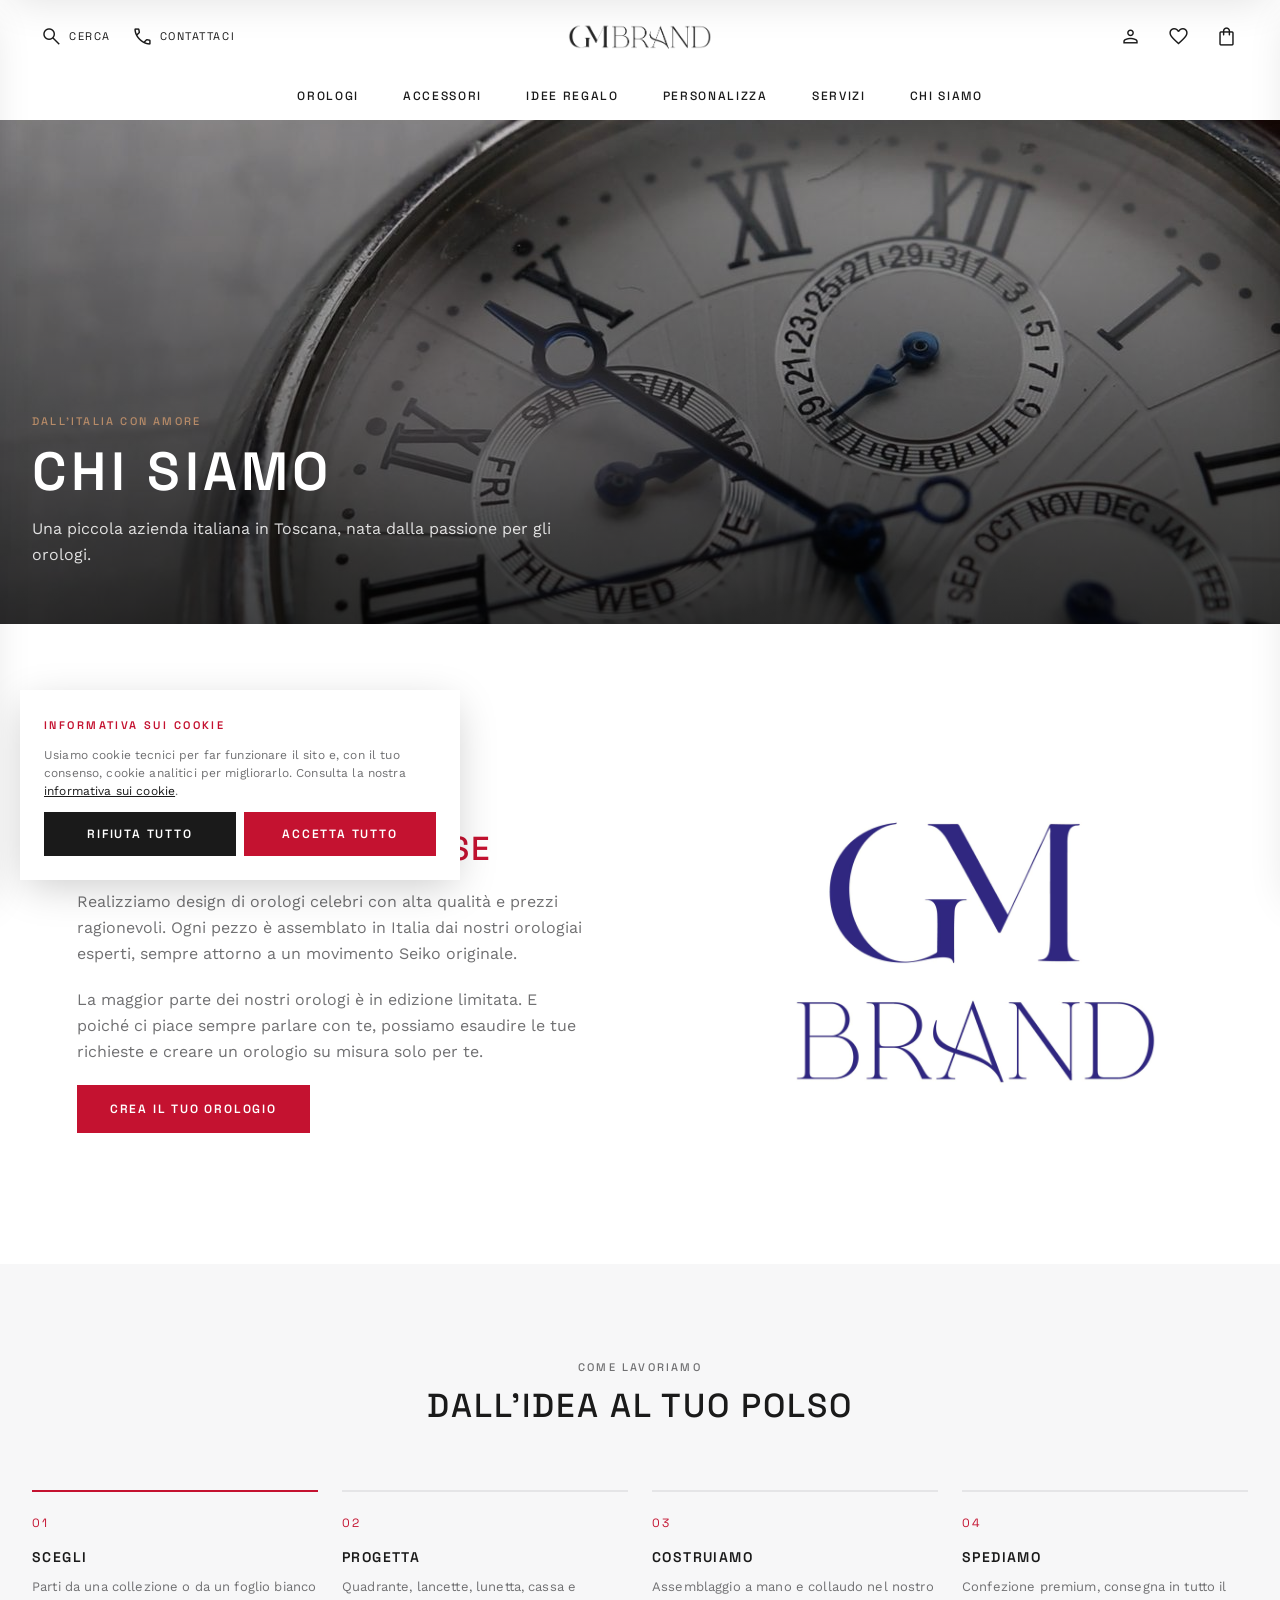
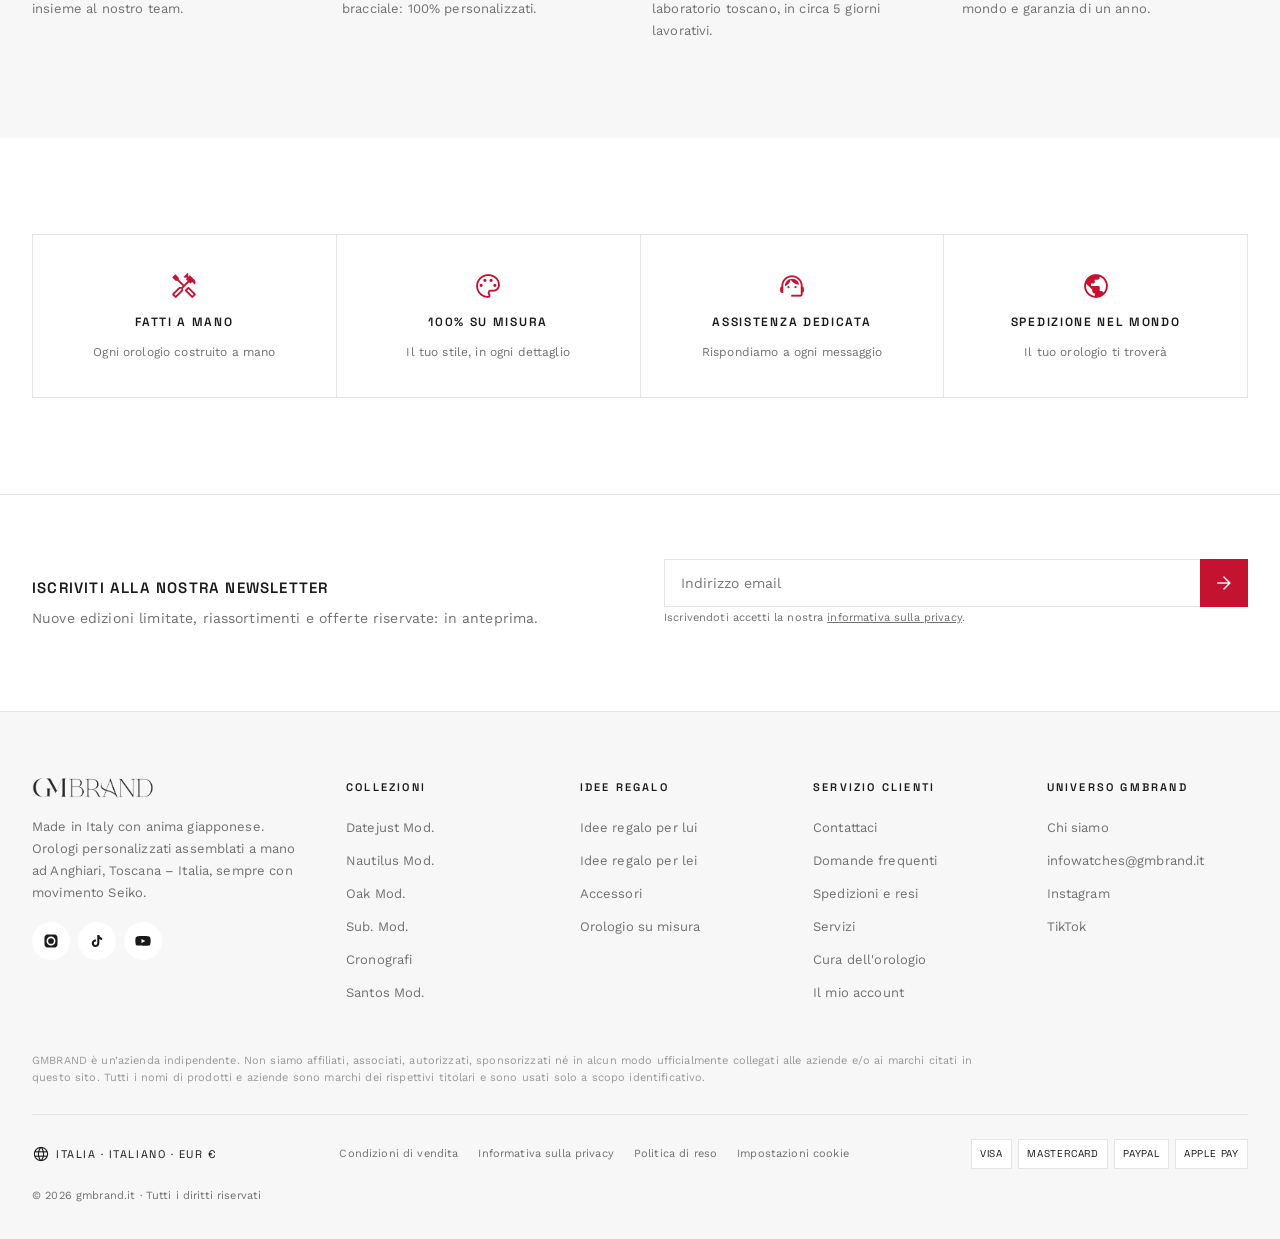
==== commit 95c20bda: "zoomato hero" ====
--- a/preview/chi-siamo.html
+++ b/preview/chi-siamo.html
@@ -15,7 +15,7 @@
 <div id="gm-header"></div>
 <main id="main">
 <section class="page-hero">
-  <video muted playsinline loop preload="none" data-lazy data-src="https://videos.pexels.com/video-files/1034068/1034068-hd_1920_1080_25fps.mp4" data-src-mobile="https://videos.pexels.com/video-files/1034068/1034068-sd_960_540_25fps.mp4"></video>
+  <video muted playsinline loop preload="none" poster="../assets/img/chi-siamo-poster.jpg" data-lazy data-src="https://videos.pexels.com/video-files/1034068/1034068-hd_1920_1080_25fps.mp4" data-src-mobile="https://videos.pexels.com/video-files/1034068/1034068-sd_960_540_25fps.mp4"></video>
   <div class="container"><span class="eyebrow eyebrow--gold">Dall’Italia con amore</span><h1 class="display">Chi siamo</h1><p class="lead">Una piccola azienda italiana in Toscana, nata dalla passione per gli orologi.</p></div>
 </section>
 <section class="split split--reverse">
--- a/assets/css/main.css
+++ b/assets/css/main.css
@@ -739,3 +739,45 @@
 .split__media--photo { background: #ffffff; }
 .split__media--photo img { top: 0; left: 0; right: 0; bottom: 0; width: 100%; height: 100%; object-fit: contain; transform: none; }
 @media (max-width: 1023px) { .split__media--photo { aspect-ratio: auto; height: 340px; min-height: 0; } .split .split__body { align-items: center; text-align: center; } }
+
+/* Mega menu: stessa griglia per tutte le voci (3 colonne di link + 3 posti foto),
+   così le foto e l'altezza del pannello sono identiche ovunque */
+.mega__inner { grid-template-columns: repeat(3, minmax(180px, 240px)) 1fr; }
+.mega__feature { grid-column: 4; grid-row: 1; grid-template-columns: repeat(3, minmax(0, 1fr)); max-width: 1060px; width: 100%; justify-self: end; }
+.mega__feature[style*="--tiles:2"] .mega__tile:first-child { grid-column: 2; }
+.mega__feature[style*="--tiles:1"] .mega__tile:first-child { grid-column: 3; }
+
+/* ==========================================================================
+   Mobile: video meno ingranditi (si vede l'orologio intero)
+   ========================================================================== */
+@media (max-width: 767px) {
+  /* Hero: video in alto in formato 4:3 (circa 1,3x invece di 3x), testo sotto su fondo scuro */
+  .hero__media { top: var(--head-h); bottom: auto; height: auto; aspect-ratio: 4 / 3; }
+  .hero__media video, .hero__media img,
+  .hero__slide.is-active .hero__media video, .hero__slide.is-active .hero__media img { transform: none; }
+  .hero__scrim { background: linear-gradient(to bottom, rgba(11,11,11,.35) 0, rgba(11,11,11,0) calc(var(--head-h) + 20vw), rgba(11,11,11,0) calc(var(--head-h) + 52vw), #0b0b0b calc(var(--head-h) + 75vw)); }
+  .hero__content { bottom: 92px; }
+  .hero__content .display { font-size: 28px; }
+  .hero__text { font-size: 15px; line-height: 23px; }
+
+  /* Banner "Crea il tuo orologio": video intero 16:9 in alto, testo sotto */
+  .banner { display: block; min-height: 0; padding-bottom: 56px; }
+  .banner video { position: relative; inset: auto; width: 100%; height: auto; aspect-ratio: 16 / 9; object-fit: cover; opacity: 1; }
+  .banner::after { display: none; }
+  .banner__body { margin: 0 auto; padding-top: 36px; }
+  .banner__toggle { top: calc(56.25vw - 56px); bottom: auto; }
+
+  /* Pagine con video in testata (Chi siamo, Personalizza) */
+  .page-hero { display: block; height: auto; min-height: 0; }
+  .page-hero video { position: relative; inset: auto; width: 100%; height: auto; aspect-ratio: 16 / 9; }
+  .page-hero::after { display: none; }
+  .page-hero .container { padding: 32px var(--pad) 44px; }
+}
+
+/* Mobile: zoom leggero sui video (tranne la terza slide dell'hero) */
+@media (max-width: 767px) {
+  .hero__media { overflow: hidden; }
+  .hero .hero__slide:not(:nth-child(3)) .hero__media video { transform: scale(1.15); }
+  .banner video, .page-hero video { aspect-ratio: 3 / 2; }
+  .banner__toggle { top: calc(66.67vw - 56px); }
+}
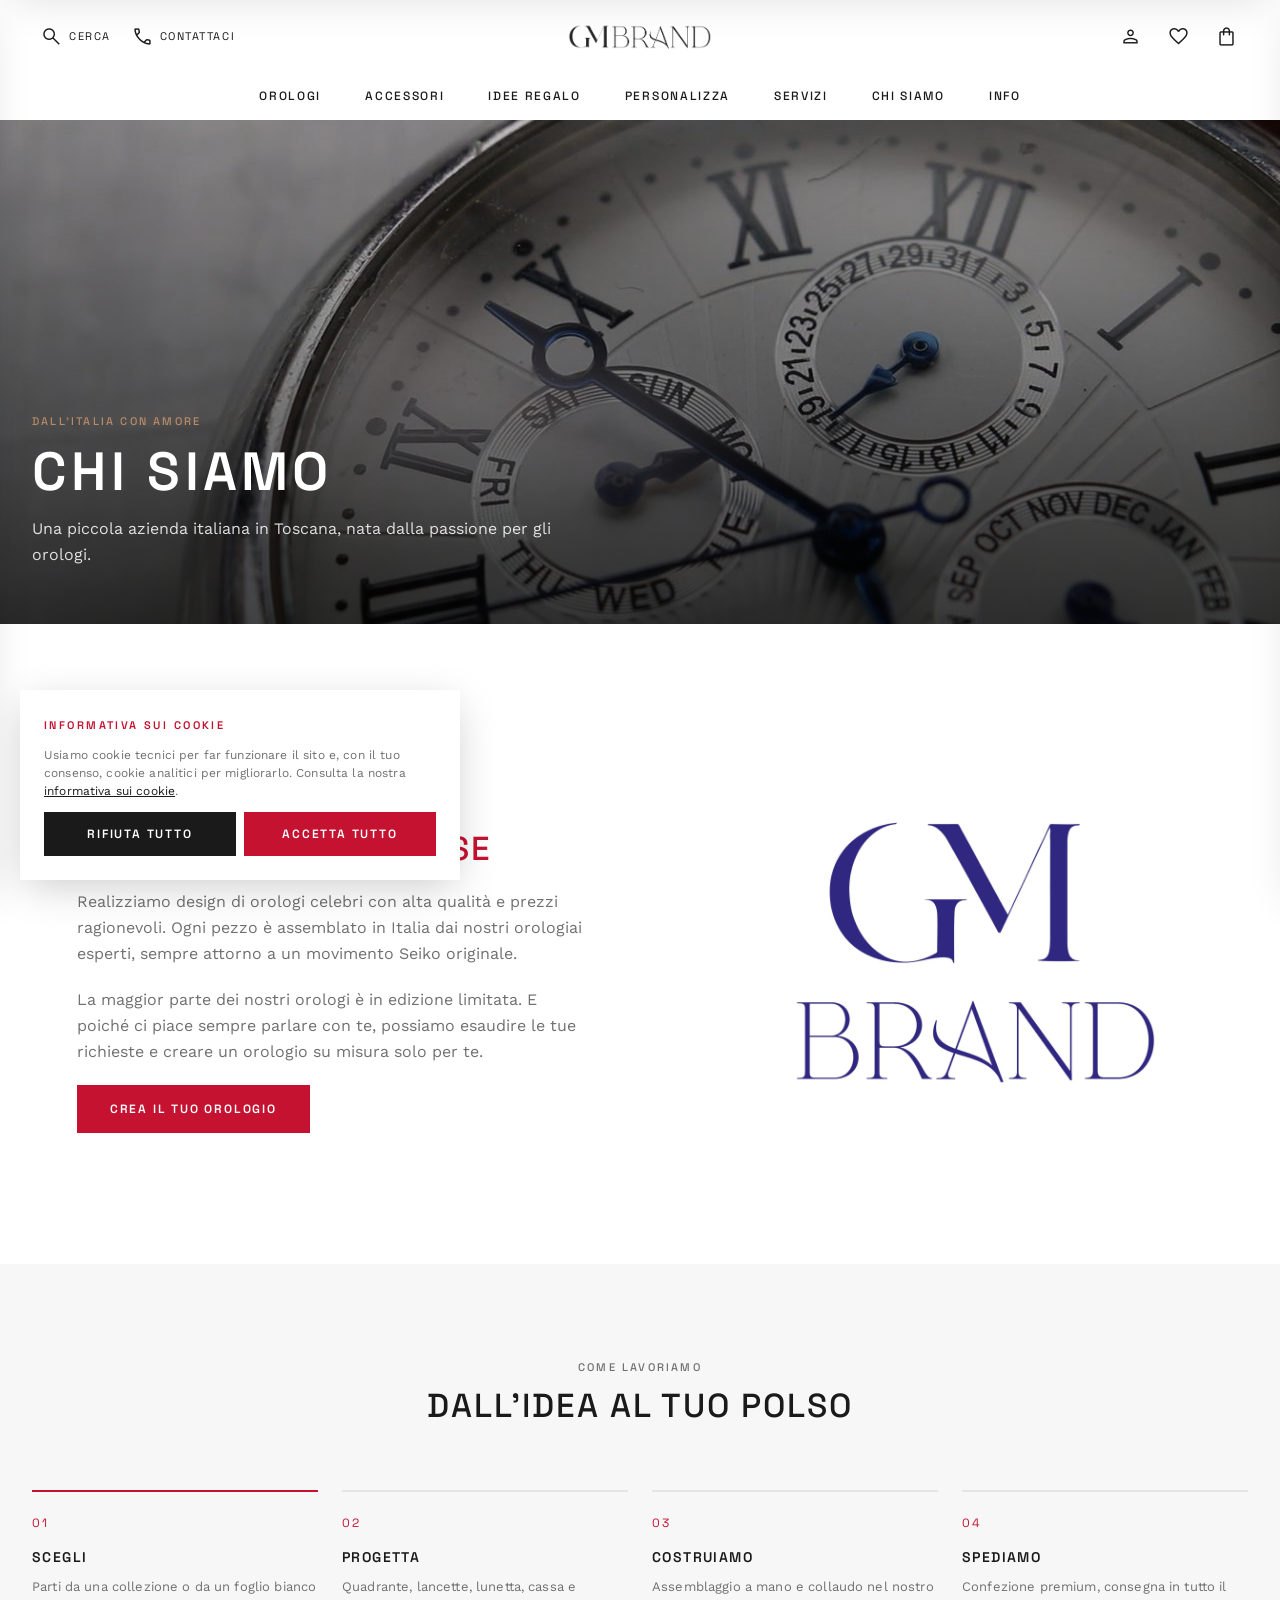
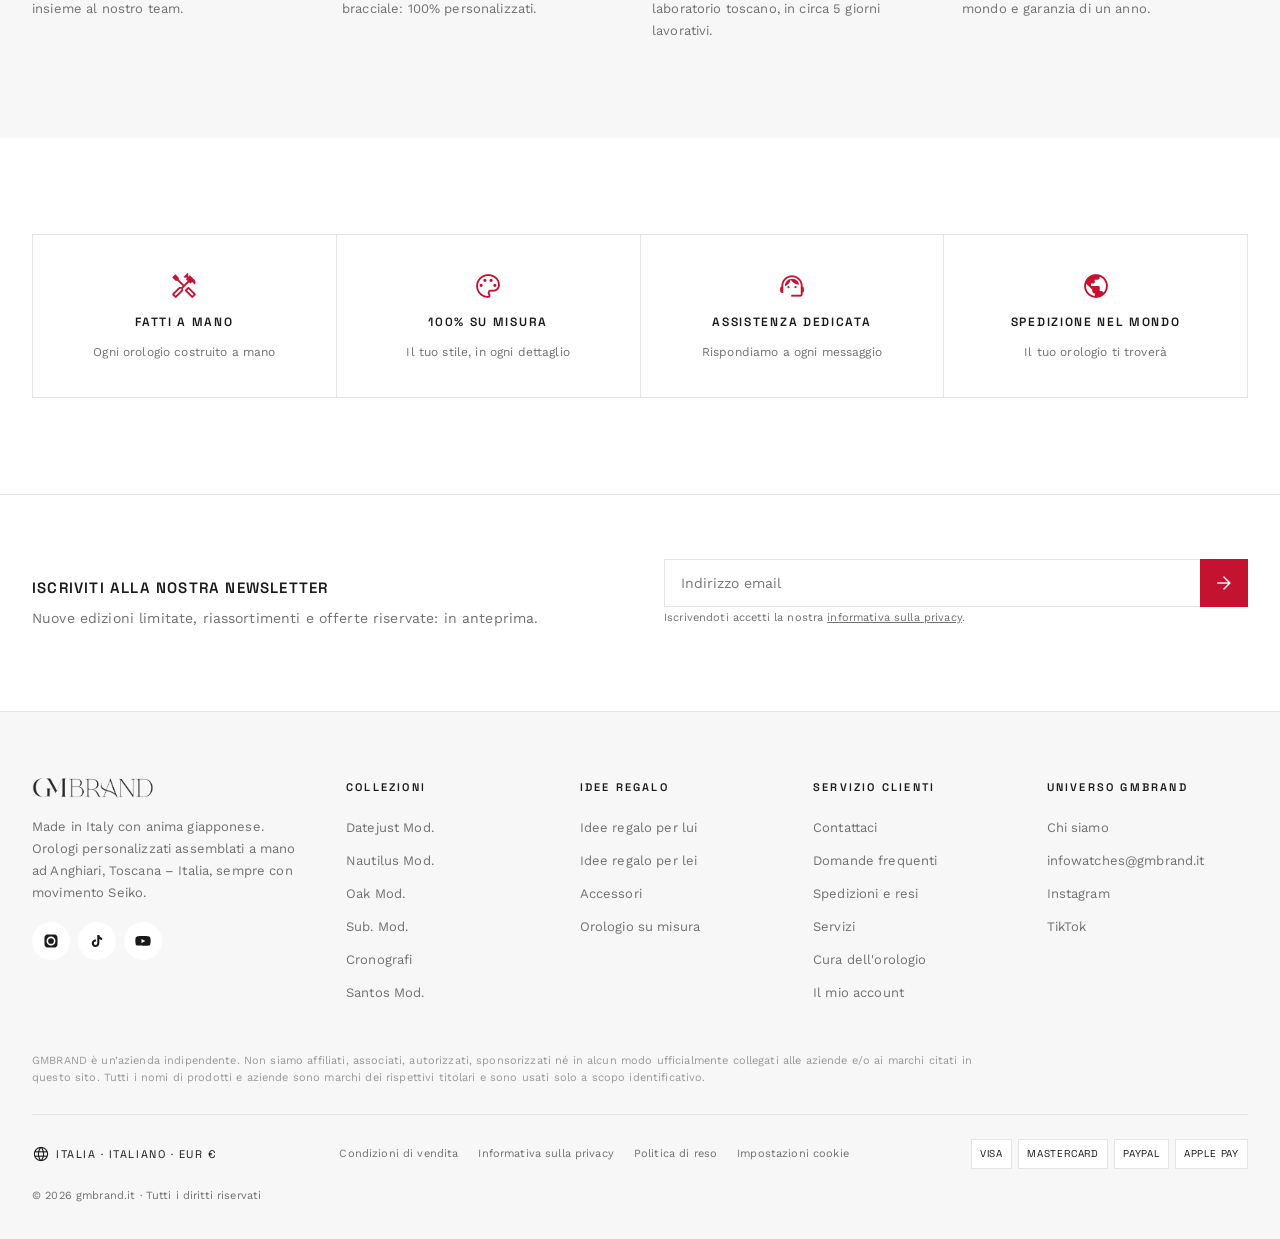
==== commit 8f63da81: "sistemato menu/servizi" ====
--- a/preview/chi-siamo.html
+++ b/preview/chi-siamo.html
@@ -15,7 +15,7 @@
 <div id="gm-header"></div>
 <main id="main">
 <section class="page-hero">
-  <video muted playsinline loop preload="none" poster="../assets/img/chi-siamo-poster.jpg" data-lazy data-src="https://videos.pexels.com/video-files/1034068/1034068-hd_1920_1080_25fps.mp4" data-src-mobile="https://videos.pexels.com/video-files/1034068/1034068-sd_960_540_25fps.mp4"></video>
+  <video muted playsinline loop preload="none" data-lazy poster="../assets/img/chi-siamo-poster.jpg" data-src="https://videos.pexels.com/video-files/1034068/1034068-hd_1920_1080_25fps.mp4" data-src-mobile="https://videos.pexels.com/video-files/1034068/1034068-sd_960_540_25fps.mp4"></video>
   <div class="container"><span class="eyebrow eyebrow--gold">Dall’Italia con amore</span><h1 class="display">Chi siamo</h1><p class="lead">Una piccola azienda italiana in Toscana, nata dalla passione per gli orologi.</p></div>
 </section>
 <section class="split split--reverse">
--- a/assets/css/main.css
+++ b/assets/css/main.css
@@ -781,3 +781,26 @@
   .banner video, .page-hero video { aspect-ratio: 3 / 2; }
   .banner__toggle { top: calc(66.67vw - 56px); }
 }
+
+/* Mobile: il video dell'hero fa da sfondo, da sotto il menu fino sotto il testo */
+@media (max-width: 767px) {
+  .hero__media { top: 0; bottom: auto; height: 80%; aspect-ratio: auto; }
+  .hero .hero__slide:not(:nth-child(3)) .hero__media video { transform: none; }
+  .hero__scrim { background: linear-gradient(to bottom, rgba(11,11,11,.55) 0%, rgba(11,11,11,.1) 16%, rgba(11,11,11,.15) 40%, rgba(11,11,11,.7) 62%, #0b0b0b 80%); }
+}
+
+/* Mobile: equilibrio tra video piccolo e video a tutto schermo (zoom ~2,2x), sfumature più morbide */
+@media (max-width: 767px) {
+  .hero { background: #161616; }
+  .hero__media { height: 58%; }
+  .hero__scrim { background: linear-gradient(to bottom, rgba(22,22,22,.38) 0%, rgba(22,22,22,.04) 14%, rgba(22,22,22,.08) 32%, rgba(22,22,22,.5) 46%, rgba(22,22,22,.85) 56%, #161616 64%); }
+}
+
+/* Mobile: il video sfuma dolcemente nel testo (niente bordo netto) */
+@media (max-width: 767px) {
+  .hero__media { height: 62%; -webkit-mask-image: linear-gradient(to bottom, #000 0%, #000 52%, rgba(0,0,0,.6) 72%, transparent 100%); mask-image: linear-gradient(to bottom, #000 0%, #000 52%, rgba(0,0,0,.6) 72%, transparent 100%); }
+  .hero__scrim { background: linear-gradient(to bottom, rgba(22,22,22,.38) 0%, rgba(22,22,22,.04) 14%, rgba(22,22,22,.06) 30%, rgba(22,22,22,.35) 46%, rgba(22,22,22,.6) 58%, rgba(22,22,22,.85) 68%, #161616 76%); }
+}
+
+/* Sezioni raggiungibili dal menu Servizi: non finiscono sotto la barra in alto */
+#svc-intro, #impegni, #revisione, #cura-quotidiana, #aiuto, .pillar { scroll-margin-top: 120px; }
